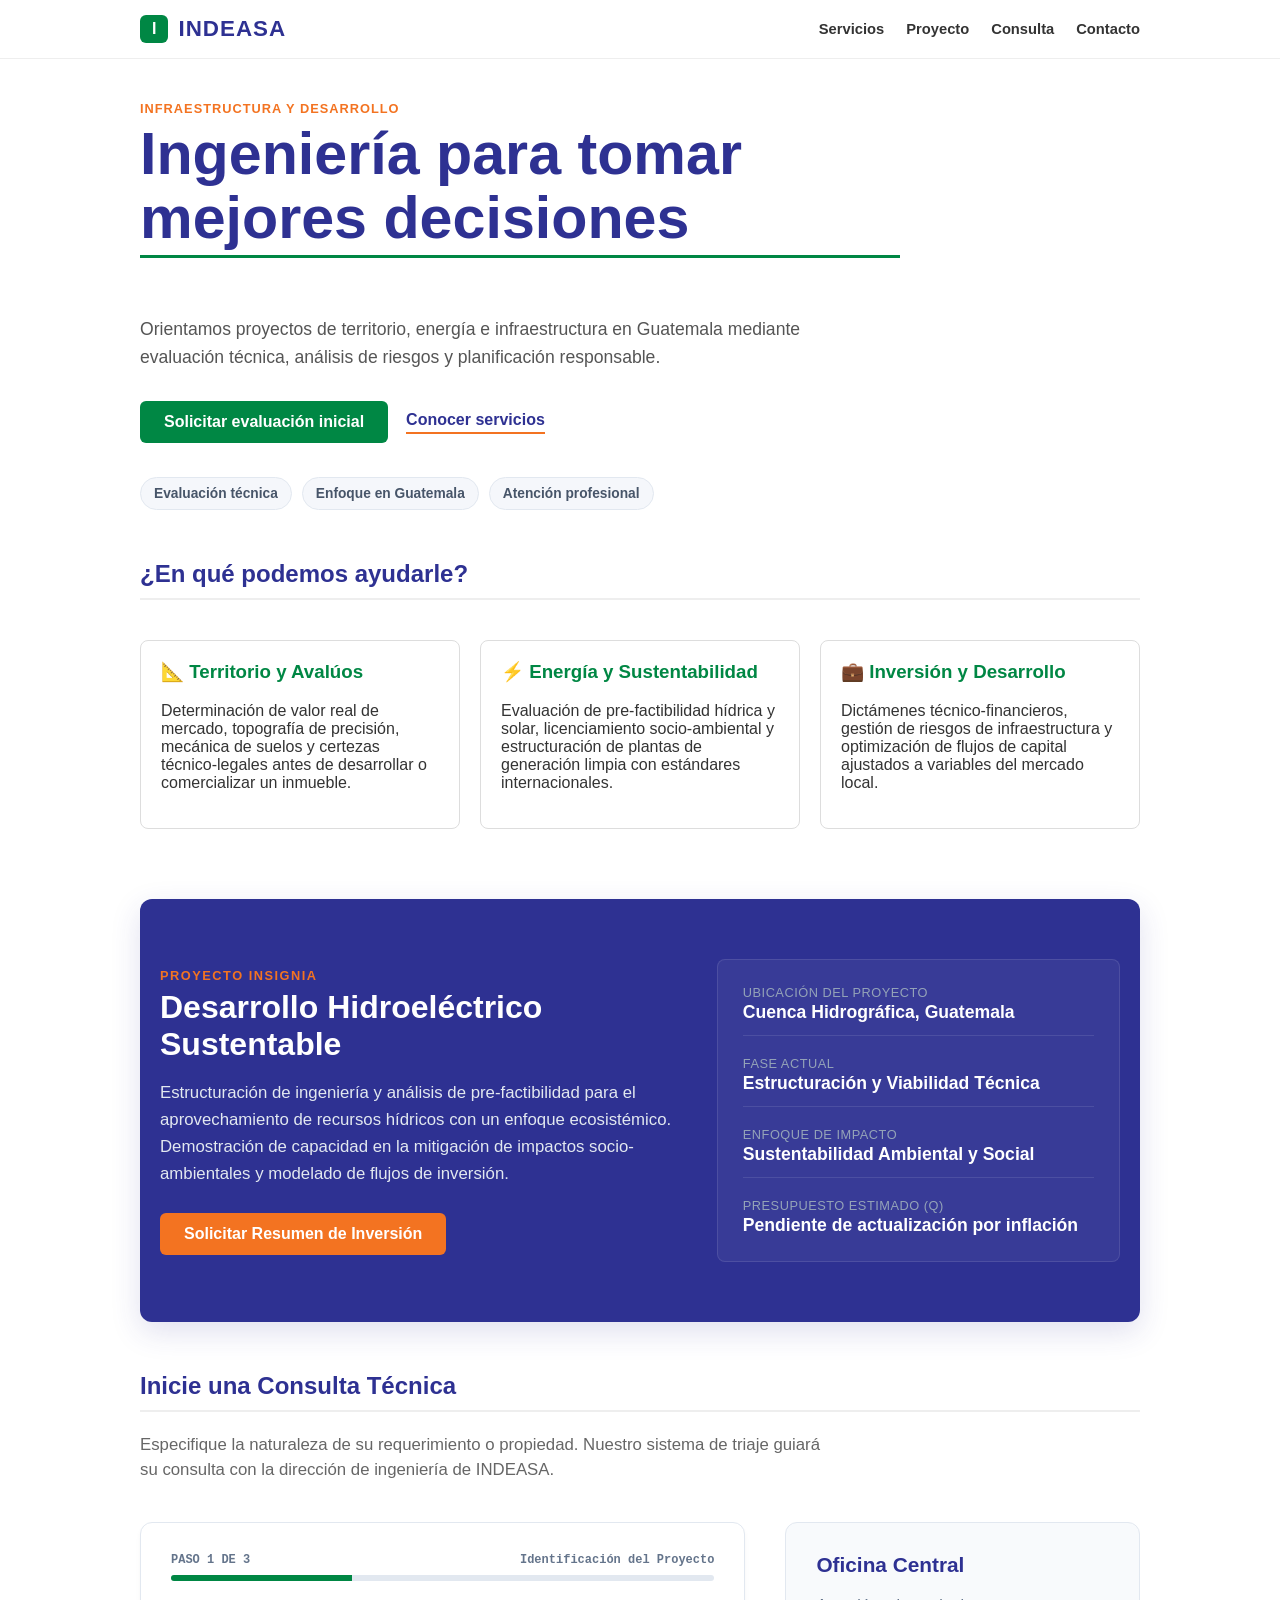
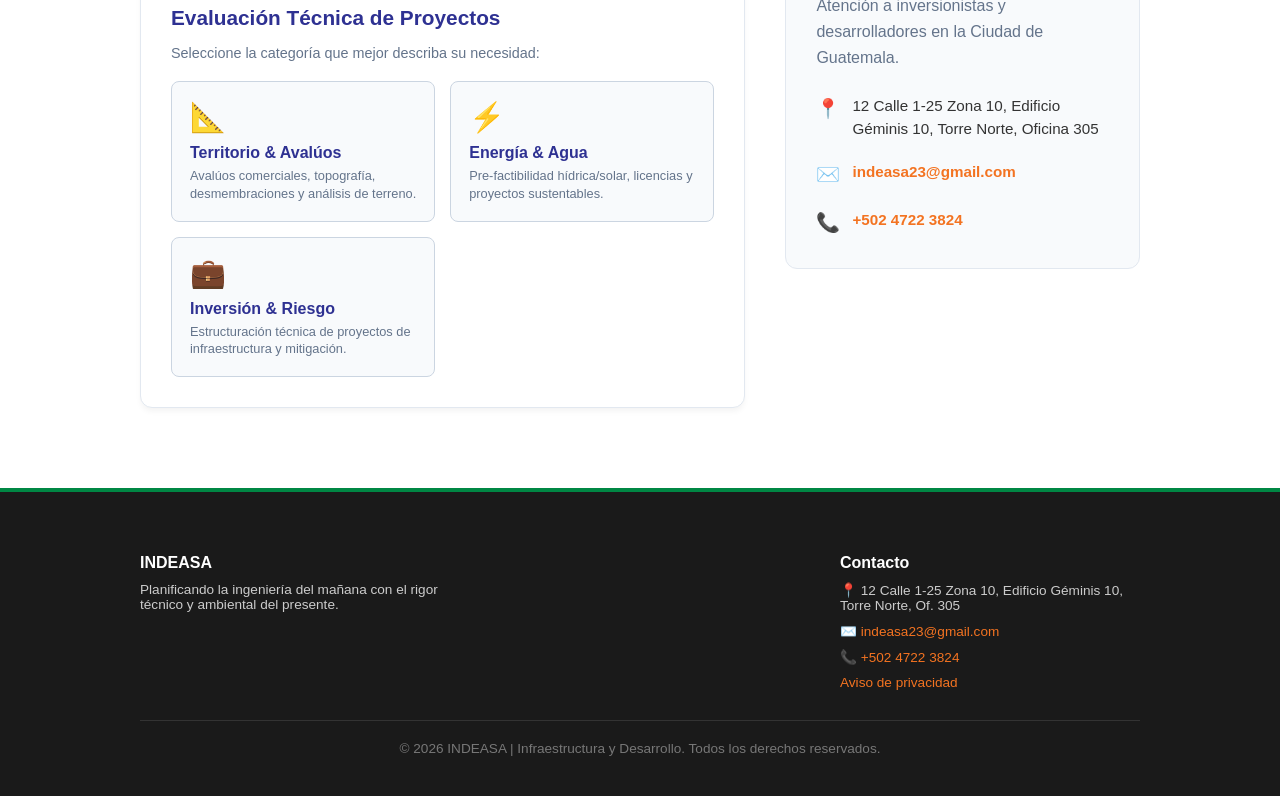
==== index.html @ 013d08b3 "Add official phone to homepage and structured data" ====
<!DOCTYPE html>
<html lang="es">
<head>
    <meta charset="UTF-8">
    <meta name="viewport" content="width=device-width, initial-scale=1.0">
    <title>INDEASA | Infraestructura y Desarrollo</title>
    <meta name="description" content="INDEASA brinda asesoría técnica en territorio, avalúos, energía, agua e inversión en infraestructura para proyectos en Guatemala.">
    <link rel="canonical" href="https://indeasagt.com/">
    <meta property="og:type" content="website">
    <meta property="og:locale" content="es_GT">
    <meta property="og:title" content="INDEASA | Infraestructura y Desarrollo">
    <meta property="og:description" content="Evaluación técnica para proyectos de territorio, energía e infraestructura en Guatemala.">
    <meta property="og:url" content="https://indeasagt.com/">
    <meta name="twitter:card" content="summary">
    <link rel="stylesheet" href="css/variables.css">
    <link rel="stylesheet" href="css/style.css">
    <script type="application/ld+json">
    {
      "@context": "https://schema.org",
      "@type": "ProfessionalService",
      "name": "INDEASA",
      "url": "https://indeasagt.com/",
      "email": "indeasa23@gmail.com",
      "telephone": "+50247223824",
      "description": "Asesoría técnica en infraestructura, territorio, energía y evaluación de riesgos en Guatemala.",
      "address": {
        "@type": "PostalAddress",
        "streetAddress": "12 Calle 1-25 Zona 10, Edificio Géminis 10, Torre Norte, Oficina 305",
        "addressLocality": "Ciudad de Guatemala",
        "addressCountry": "GT"
      }
    }
    </script>
</head>
<body>
    <a class="skip-link" href="#contenido-principal">Saltar al contenido principal</a>

    <header class="main-header">
        <div class="container header-wrapper">
            <a class="logo-container" href="#inicio" aria-label="INDEASA, inicio">
                <div class="logo-badge">I</div>
                <span class="logo-text">INDEASA</span>
            </a>
            <nav class="main-nav" aria-label="Navegación principal">
                <a href="#servicios">Servicios</a>
                <a href="#proyecto">Proyecto</a>
                <a href="#consulta-tecnica">Consulta</a>
                <a href="mailto:indeasa23@gmail.com">Contacto</a>
            </nav>
        </div>
    </header>

    <main id="contenido-principal" class="container hero-section">
        
        <div id="inicio">
            <span class="hero-tag">Infraestructura y desarrollo</span>
            <h1 class="hero-title">Ingeniería para tomar mejores decisiones</h1>
        </div>

        <p class="hero-text">
            Orientamos proyectos de territorio, energía e infraestructura en Guatemala mediante evaluación técnica, análisis de riesgos y planificación responsable.
        </p>

        <div class="hero-actions">
            <a href="#consulta-tecnica" class="btn-primary">Solicitar evaluación inicial</a>
            <a href="#servicios" class="btn-text">Conocer servicios</a>
        </div>

        <div class="trust-strip" aria-label="Principios de atención">
            <span>Evaluación técnica</span>
            <span>Enfoque en Guatemala</span>
            <span>Atención profesional</span>
        </div>
        
        <h2 id="servicios" class="section-title">¿En qué podemos ayudarle?</h2>
        <div class="service-grid">
            
            <div class="service-card">
                <h3>📐 Territorio y Avalúos</h3>
                <p>Determinación de valor real de mercado, topografía de precisión, mecánica de suelos y certezas técnico-legales antes de desarrollar o comercializar un inmueble.</p>
            </div>
            
            <div class="service-card">
                <h3>⚡ Energía y Sustentabilidad</h3>
                <p>Evaluación de pre-factibilidad hídrica y solar, licenciamiento socio-ambiental y estructuración de plantas de generación limpia con estándares internacionales.</p>
            </div>
            
            <div class="service-card">
                <h3>💼 Inversión y Desarrollo</h3>
                <p>Dictámenes técnico-financieros, gestión de riesgos de infraestructura y optimización de flujos de capital ajustados a variables del mercado local.</p>
            </div>
            
        </div>

        <section id="proyecto" class="featured-project-section">
            <div class="container project-layout">
                
                <div class="project-info">
                    <span class="project-tag">Proyecto Insignia</span>
                    <h2 class="project-title">Desarrollo Hidroeléctrico Sustentable</h2>
                    <p class="project-description">
                        Estructuración de ingeniería y análisis de pre-factibilidad para el aprovechamiento de recursos hídricos con un enfoque ecosistémico. Demostración de capacidad en la mitigación de impactos socio-ambientales y modelado de flujos de inversión.
                    </p>
                    <a href="#consulta-tecnica" class="btn-secondary">
                        Solicitar Resumen de Inversión
                    </a>
                </div>

                <div class="project-specs">
                    <div class="spec-item">
                        <span class="spec-label">Ubicación del Proyecto</span>
                        <span class="spec-value">Cuenca Hidrográfica, Guatemala</span>
                    </div>
                    <div class="spec-item">
                        <span class="spec-label">Fase Actual</span>
                        <span class="spec-value">Estructuración y Viabilidad Técnica</span>
                    </div>
                    <div class="spec-item">
                        <span class="spec-label">Enfoque de Impacto</span>
                        <span class="spec-value">Sustentabilidad Ambiental y Social</span>
                    </div>
                    <div class="spec-item">
                        <span class="spec-label">Presupuesto Estimado (Q)</span>
                        <span class="spec-value">Pendiente de actualización por inflación</span>
                    </div>
                </div>

            </div>
        </section>

        <!-- Sección de Triaje / Consulta Técnica Interactiva (Wizard) -->
        <section id="consulta-tecnica" class="contact-section wizard-section">
            <h2 class="section-title">Inicie una Consulta Técnica</h2>
            <p class="contact-subtitle">
                Especifique la naturaleza de su requerimiento o propiedad. Nuestro sistema de triaje guiará su consulta con la dirección de ingeniería de INDEASA.
            </p>

            <div class="contact-layout">
                
                <!-- Wizard Interactivo -->
                <div class="wizard-card">
                    
                    <!-- Encabezado y Barra de Progresión -->
                    <div class="wizard-header">
                        <div class="wizard-step-indicator">
                            <span id="step-label">PASO 1 DE 3</span>
                            <span id="step-title">Identificación del Proyecto</span>
                        </div>
                        <div class="wizard-progress-bar">
                            <div id="progress-fill" class="progress-fill"></div>
                        </div>
                    </div>

                    <!-- PASO 1: Selección de Categoría -->
                    <div id="step-1" class="wizard-step active">
                        <h3 class="wizard-heading">Evaluación Técnica de Proyectos</h3>
                        <p class="wizard-subheading">Seleccione la categoría que mejor describa su necesidad:</p>
                        
                        <div class="wizard-grid">
                            <button type="button" class="category-card" onclick="selectCategory('land')">
                                <div class="category-icon">📐</div>
                                <h4>Territorio & Avalúos</h4>
                                <p>Avalúos comerciales, topografía, desmembraciones y análisis de terreno.</p>
                            </button>

                            <button type="button" class="category-card" onclick="selectCategory('energy')">
                                <div class="category-icon">⚡</div>
                                <h4>Energía & Agua</h4>
                                <p>Pre-factibilidad hídrica/solar, licencias y proyectos sustentables.</p>
                            </button>

                            <button type="button" class="category-card" onclick="selectCategory('investment')">
                                <div class="category-icon">💼</div>
                                <h4>Inversión & Riesgo</h4>
                                <p>Estructuración técnica de proyectos de infraestructura y mitigación.</p>
                            </button>
                        </div>
                    </div>

                    <!-- PASO 2: Parámetros del Proyecto -->
                    <div id="step-2" class="wizard-step">
                        <h3 class="wizard-heading">Parámetros del Proyecto</h3>
                        <p class="wizard-subheading">Aporte detalles clave para orientar la factibilidad inicial:</p>

                        <div class="form-group">
                            <label for="location" class="form-label">Ubicación del Inmueble o Recurso</label>
                            <input type="text" id="location" class="form-input" placeholder="Ej. Alta Verapaz, Escuintla, Zona 10 Guatemala..." />
                        </div>

                        <div class="form-group">
                            <label for="stage" class="form-label">Etapa Actual del Proyecto</label>
                            <select id="stage" class="form-select">
                                <option value="initial">Idea o Inmueble Identificado</option>
                                <option value="acquisition">En Proceso de Adquisición / Inversión</option>
                                <option value="planning">Fase de Estudios Preliminares</option>
                                <option value="permits">Revisión Técnica / Licencias</option>
                            </select>
                        </div>

                        <div class="form-group">
                            <label for="details" class="form-label">Descripción Breve o Requerimiento</label>
                            <textarea id="details" rows="3" class="form-textarea" placeholder="Describa brevemente el alcance de su proyecto..."></textarea>
                        </div>

                        <div class="wizard-actions">
                            <button type="button" class="btn-secondary" onclick="goToStep(1)">← Volver</button>
                            <button type="button" class="btn-primary" onclick="goToStep(3)">Continuar →</button>
                        </div>
                    </div>

                    <!-- PASO 3: Datos de Contacto y Envío -->
                    <div id="step-3" class="wizard-step">
                        <h3 class="wizard-heading">Contacto Profesional</h3>
                        <p class="wizard-subheading">Conectaremos estos datos con la agenda técnica de INDEASA.</p>

                        <div id="diagnostic-box" class="diagnostic-box">
                            <!-- Diagnóstico dinámico rellenado con JS -->
                        </div>

                        <form id="wizard-form" name="technical-inquiry" method="POST" data-netlify="true" netlify-honeypot="bot-field" onsubmit="handleFormSubmit(event)">
                            <input type="hidden" name="form-name" value="technical-inquiry">
                            <input type="hidden" id="formCategory" name="category">
                            <input type="hidden" id="formLocation" name="location">
                            <input type="hidden" id="formStage" name="stage">
                            <input type="hidden" id="formDetails" name="details">
                            <p class="form-honeypot" aria-hidden="true">
                                <label>No llene este campo: <input name="bot-field" tabindex="-1" autocomplete="off"></label>
                            </p>
                            <div class="form-group">
                                <label for="clientName" class="form-label">Nombre Completo</label>
                                <input type="text" id="clientName" name="name" class="form-input" required autocomplete="name" placeholder="Ej. Ing. Carlos Fuentes" />
                            </div>

                            <div class="form-grid">
                                <div class="form-group">
                                    <label for="clientEmail" class="form-label">Correo Electrónico</label>
                                    <input type="email" id="clientEmail" name="email" class="form-input" required autocomplete="email" placeholder="correo@empresa.com" />
                                </div>

                                <div class="form-group">
                                    <label for="clientPhone" class="form-label">Teléfono / WhatsApp</label>
                                    <input type="tel" id="clientPhone" name="phone" class="form-input" required autocomplete="tel" placeholder="+502 5555-5555" />
                                </div>
                            </div>

                            <div class="form-consent">
                                <input type="checkbox" id="privacyConsent" name="privacy-consent" value="accepted" required>
                                <label for="privacyConsent">Autorizo a INDEASA a utilizar estos datos únicamente para responder a mi solicitud, según el <a href="privacidad.html" target="_blank" rel="noopener">aviso de privacidad</a>.</label>
                            </div>

                            <p id="form-status" class="form-status" role="alert" aria-live="polite"></p>

                            <div class="wizard-actions">
                                <button type="button" class="btn-secondary" onclick="goToStep(2)">← Volver</button>
                                <button id="submit-button" type="submit" class="btn-primary" style="border: none;">Solicitar Diagnóstico Técnico</button>
                            </div>
                        </form>
                    </div>

                    <!-- PASO 4: Confirmación Final -->
                    <div id="step-4" class="wizard-step text-center">
                        <div class="success-icon">✓</div>
                        <h3 class="wizard-heading">Solicitud Recibida</h3>
                        <p class="wizard-subheading">Hemos registrado los parámetros de su proyecto. Un especialista en ingeniería de INDEASA revisará los datos y se pondrá en contacto en breve.</p>
                        <button type="button" class="btn-secondary" onclick="resetWizard()">Realizar otra consulta técnica</button>
                    </div>

                </div>

                <!-- Tarjeta de Información de Contacto Directo -->
                <div class="contact-info-card">
                    <h3 class="info-card-title">Oficina Central</h3>
                    <p class="info-card-text">
                        Atención a inversionistas y desarrolladores en la Ciudad de Guatemala.
                    </p>
                    <div class="info-details">
                        <div class="info-item">
                            <span class="info-icon">📍</span>
                            <span>12 Calle 1-25 Zona 10, Edificio Géminis 10, Torre Norte, Oficina 305</span>
                        </div>
                        <div class="info-item">
                            <span class="info-icon">✉️</span>
                            <a href="mailto:indeasa23@gmail.com" class="info-link">indeasa23@gmail.com</a>
                        </div>
                        <div class="info-item">
                            <span class="info-icon">📞</span>
                            <a href="tel:+50247223824" class="info-link">+502 4722 3824</a>
                        </div>
                    </div>
                </div>

            </div>
        </section>
    </main> <!-- Cierre del main container -->

    <footer class="main-footer">
        <div class="container footer-wrapper">
            <div class="footer-grid">
                <div class="footer-col">
                    <h4>INDEASA</h4>
                    <p>Planificando la ingeniería del mañana con el rigor técnico y ambiental del presente.</p>
                </div>
                <div class="footer-col">
                    <h4>Contacto</h4>
                    <p>📍 12 Calle 1-25 Zona 10, Edificio Géminis 10, Torre Norte, Of. 305</p>
                    <p>✉️ <a href="mailto:indeasa23@gmail.com" class="footer-link">indeasa23@gmail.com</a></p>
                    <p>📞 <a href="tel:+50247223824" class="footer-link">+502 4722 3824</a></p>
                    <p><a href="privacidad.html" class="footer-link">Aviso de privacidad</a></p>
                </div>
            </div>
            <div class="footer-bottom">
                © 2026 INDEASA | Infraestructura y Desarrollo. Todos los derechos reservados.
            </div>
        </div>
    </footer>

    <!-- Script de Interactividad del Wizard -->
    <script src="js/wizard.js"></script>
</body>
</html>
---- css/variables.css ----
/* 
 * Design System: Proyecto Phoenix - INDEASA
 * Variables globales de identidad visual
 */

:root {
  /* Paleta corporativa INDEASA */
  --color-primary-green: #008744;    /* Logo y elementos ambientales */
  --color-secondary-orange: #f37321; /* Acentos y énfasis */
  --color-brand-blue: #2e3192;       /* Tipografía corporativa principal */
  
  /* Colores de soporte */
  --color-bg-white: #ffffff;
  --color-text-dark: #333333;

  /* Tipografía */
  --font-main: 'Segoe UI', Roboto, Helvetica, Arial, sans-serif;
}
---- css/style.css ----
/* ==========================================================================
   Estilos Generales y Layout
   ========================================================================== */
body {
  background-color: var(--color-bg-white);
  color: var(--color-text-dark);
  font-family: var(--font-main);
  margin: 0;
  padding: 0;
}

html {
  scroll-behavior: smooth;
}

.skip-link {
  position: absolute;
  left: 16px;
  top: -60px;
  z-index: 100;
  background: var(--color-brand-blue);
  color: white;
  padding: 10px 14px;
  border-radius: 6px;
}

.skip-link:focus {
  top: 10px;
}

.container {
  max-width: 1000px;
  margin: 0 auto;
  padding: 0 20px;
}

/* ==========================================================================
   Componente: Header (Navegación)
   ========================================================================== */
.main-header {
  background-color: var(--color-bg-white);
  border-bottom: 1px solid #eee;
  padding: 15px 0;
}

.header-wrapper {
  display: flex;
  justify-content: space-between;
  align-items: center;
}

.logo-container {
  display: flex;
  align-items: center;
  gap: 10px;
  text-decoration: none;
}

.logo-badge {
  background-color: var(--color-primary-green);
  color: white;
  font-weight: bold;
  padding: 5px 12px;
  border-radius: 6px;
}

.logo-text {
  font-weight: 800;
  color: var(--color-brand-blue);
  font-size: 1.4rem;
  letter-spacing: 1px;
}

.main-nav {
  display: flex;
  align-items: center;
  gap: 22px;
}

.main-nav a {
  color: var(--color-text-dark);
  font-size: 0.92rem;
  font-weight: 650;
  text-decoration: none;
}

.main-nav a:hover,
.main-nav a:focus-visible {
  color: var(--color-primary-green);
}

/* ==========================================================================
   Componente: Hero (Contenido de Introducción)
   ========================================================================== */
.hero-section {
  margin-top: 40px;
  margin-bottom: 60px;
}

.hero-tag {
  color: var(--color-secondary-orange);
  font-weight: bold;
  font-size: 0.8rem;
  text-transform: uppercase;
  letter-spacing: 1px;
}

.hero-title {
  color: var(--color-brand-blue);
  margin-top: 5px;
  border-bottom: 3px solid var(--color-primary-green);
  padding-bottom: 5px;
  display: inline-block;
  max-width: 760px;
  font-size: clamp(2rem, 5vw, 3.7rem);
  line-height: 1.08;
}

.hero-text {
  font-size: 1.1rem;
  line-height: 1.6;
  color: #555;
  max-width: 700px;
  margin-bottom: 30px;
}

.hero-actions {
  display: flex;
  align-items: center;
  flex-wrap: wrap;
  gap: 18px;
}

.btn-text {
  color: var(--color-brand-blue);
  font-weight: 700;
  text-decoration: none;
  border-bottom: 2px solid var(--color-secondary-orange);
  padding-bottom: 3px;
}

.trust-strip {
  display: flex;
  flex-wrap: wrap;
  gap: 10px;
  margin: 34px 0 10px;
}

.trust-strip span {
  background: #f5f7fb;
  border: 1px solid #e2e8f0;
  color: #475569;
  border-radius: 999px;
  padding: 8px 13px;
  font-size: 0.86rem;
  font-weight: 650;
}

a:focus-visible,
button:focus-visible,
input:focus-visible,
select:focus-visible,
textarea:focus-visible {
  outline: 3px solid rgba(243, 115, 33, 0.45);
  outline-offset: 3px;
}

#servicios,
#proyecto,
#consulta-tecnica {
  scroll-margin-top: 90px;
}

/* ==========================================================================
   Componente: Botones
   ========================================================================== */
.btn-primary {
  background-color: var(--color-primary-green);
  color: white;
  padding: 12px 24px;
  border: none;
  border-radius: 6px;
  cursor: pointer;
  font-weight: bold;
  text-decoration: none;
  display: inline-block;
  transition: background-color 0.3s ease;
}

.btn-primary:hover {
  background-color: var(--color-brand-blue);
}

.btn-primary:disabled {
  cursor: wait;
  opacity: 0.7;
}

.form-honeypot {
  position: absolute;
  left: -10000px;
  width: 1px;
  height: 1px;
  overflow: hidden;
}

.form-consent {
  display: flex;
  align-items: flex-start;
  gap: 10px;
  margin: 10px 0 18px;
  color: #555;
  font-size: 0.9rem;
  line-height: 1.45;
}

.form-consent input {
  margin-top: 3px;
}

.form-status {
  min-height: 1.4em;
  color: #b42318;
  font-weight: 600;
}

.btn-secondary {
  background-color: var(--color-secondary-orange);
  color: white;
  padding: 12px 24px;
  border: none;
  border-radius: 6px;
  cursor: pointer;
  font-weight: bold;
  text-decoration: none;
  display: inline-block;
  transition: opacity 0.3s ease;
}

.btn-secondary:hover {
  opacity: 0.9;
}

/* ==========================================================================
   Componente: Tarjetas de Servicios (Grid)
   ========================================================================== */
.section-title {
  color: var(--color-brand-blue);
  margin-top: 50px;
  border-bottom: 2px solid #eee;
  padding-bottom: 10px;
}

.service-grid {
  display: grid;
  grid-template-columns: repeat(auto-fit, minmax(250px, 1fr));
  gap: 20px;
  padding: 20px 0;
}

.service-card {
  border: 1px solid #ddd;
  border-radius: 8px;
  padding: 20px;
  transition: transform 0.3s ease, box-shadow 0.3s ease;
  background-color: var(--color-bg-white);
}

.service-card:hover {
  transform: translateY(-5px);
  box-shadow: 0 4px 15px rgba(0, 0, 0, 0.1);
}

.service-card h3 {
  color: var(--color-primary-green);
  margin-top: 0;
}

/* ==========================================================================
   Componente: Sección Proyecto Destacado (Hidroeléctrica)
   ========================================================================== */
.featured-project-section {
  background-color: var(--color-brand-blue);
  color: white;
  padding: 60px 0;
  border-radius: 12px;
  margin-top: 50px;
  margin-bottom: 50px;
  box-shadow: 0 10px 30px rgba(46, 49, 146, 0.15);
}

.project-layout {
  display: flex;
  flex-direction: column;
  gap: 30px;
}

@media (min-width: 768px) {
  .project-layout {
    flex-direction: row;
    align-items: center;
  }
}

.project-info {
  flex: 1.2;
}

.project-specs {
  flex: 0.8;
  background-color: rgba(255, 255, 255, 0.05);
  padding: 25px;
  border-radius: 8px;
  border: 1px solid rgba(255, 255, 255, 0.1);
  display: flex;
  flex-direction: column;
  gap: 20px;
}

.project-tag {
  color: var(--color-secondary-orange);
  font-weight: bold;
  font-size: 0.8rem;
  text-transform: uppercase;
  letter-spacing: 1.5px;
}

.project-title {
  color: white;
  font-size: 2rem;
  margin-top: 5px;
  margin-bottom: 15px;
}

.project-description {
  color: #e2e8f0;
  font-size: 1.05rem;
  line-height: 1.6;
  margin-bottom: 25px;
}

.spec-item {
  border-bottom: 1px solid rgba(255, 255, 255, 0.1);
  padding-bottom: 12px;
}

.spec-item:last-child {
  border-bottom: none;
  padding-bottom: 0;
}

.spec-label {
  display: block;
  font-size: 0.8rem;
  color: #94a3b8;
  text-transform: uppercase;
  letter-spacing: 0.5px;
}

.spec-value {
  font-size: 1.1rem;
  font-weight: bold;
  color: white;
  margin-top: 2px;
  display: block;
}

/* ==========================================================================
   Componente: Sección de Triaje Técnico (Wizard Interactivo)
   ========================================================================== */
.contact-section {
  margin-top: 50px;
  margin-bottom: 80px;
}

.contact-subtitle {
  color: #666;
  font-size: 1.05rem;
  line-height: 1.5;
  margin-top: 10px;
  margin-bottom: 40px;
  max-width: 700px;
}

.contact-layout {
  display: flex;
  flex-direction: column;
  gap: 40px;
}

@media (min-width: 768px) {
  .contact-layout {
    flex-direction: row;
    align-items: flex-start;
  }
}

/* Tarjeta Contenedora del Wizard */
.wizard-card {
  flex: 1.3;
  background-color: var(--color-bg-white);
  padding: 30px;
  border-radius: 12px;
  border: 1px solid #e2e8f0;
  box-shadow: 0 4px 6px -1px rgba(0, 0, 0, 0.05);
}

.wizard-step {
  display: none;
}

.wizard-step.active {
  display: block;
}

/* Encabezado y Barra de Progreso */
.wizard-header {
  margin-bottom: 25px;
}

.wizard-step-indicator {
  display: flex;
  justify-content: space-between;
  font-size: 0.75rem;
  color: #64748b;
  font-family: monospace;
  font-weight: bold;
  margin-bottom: 8px;
}

.wizard-progress-bar {
  width: 100%;
  height: 6px;
  background-color: #e2e8f0;
  border-radius: 9999px;
  overflow: hidden;
}

.progress-fill {
  height: 100%;
  width: 33.33%;
  background-color: var(--color-primary-green);
  transition: width 0.3s ease;
}

.wizard-heading {
  color: var(--color-brand-blue);
  font-size: 1.3rem;
  margin-top: 0;
  margin-bottom: 5px;
}

.wizard-subheading {
  color: #64748b;
  font-size: 0.9rem;
  margin-bottom: 20px;
}

/* Tarjetas de Selección de Categoría (Paso 1) */
.wizard-grid {
  display: grid;
  grid-template-columns: repeat(auto-fit, minmax(200px, 1fr));
  gap: 15px;
  margin-top: 15px;
}

.category-card {
  background-color: #f8fafc;
  border: 1px solid #cbd5e1;
  border-radius: 8px;
  padding: 18px;
  text-align: left;
  cursor: pointer;
  transition: all 0.2s ease;
}

.category-card:hover {
  background-color: white;
  border-color: var(--color-primary-green);
  transform: translateY(-2px);
  box-shadow: 0 4px 12px rgba(0, 135, 68, 0.1);
}

.category-card h4 {
  color: var(--color-brand-blue);
  margin: 10px 0 5px 0;
  font-size: 1rem;
}

.category-card p {
  color: #64748b;
  font-size: 0.8rem;
  line-height: 1.4;
  margin: 0;
}

.category-icon {
  font-size: 1.8rem;
}

/* Campos de Formulario (Pasos 2 y 3) */
.form-group {
  margin-bottom: 20px;
}

.form-label {
  display: block;
  font-size: 0.85rem;
  font-weight: 600;
  color: var(--color-text-dark);
  margin-bottom: 8px;
  text-transform: uppercase;
  letter-spacing: 0.5px;
}

.form-input,
.form-select,
.form-textarea {
  width: 100%;
  padding: 12px 16px;
  border: 1px solid #cbd5e1;
  border-radius: 6px;
  font-family: var(--font-main);
  font-size: 0.95rem;
  color: var(--color-text-dark);
  background-color: #f8fafc;
  transition: border-color 0.2s ease, box-shadow 0.2s ease;
  box-sizing: border-box;
}

.form-input:focus,
.form-select:focus,
.form-textarea:focus {
  outline: none;
  border-color: var(--color-primary-green);
  box-shadow: 0 0 0 3px rgba(0, 135, 68, 0.1);
  background-color: white;
}

.form-grid {
  display: grid;
  grid-template-columns: 1fr;
  gap: 20px;
}

@media (min-width: 640px) {
  .form-grid {
    grid-template-columns: 1fr 1fr;
  }
}

/* Cuadro de Diagnóstico Dinámico (Paso 3) */
.diagnostic-box {
  background-color: #f0fdf4;
  border: 1px solid #bbf7d0;
  border-radius: 8px;
  padding: 15px;
  font-size: 0.9rem;
  color: #166534;
  margin-bottom: 20px;
}

/* Botones de Navegación del Wizard */
.wizard-actions {
  display: flex;
  justify-content: space-between;
  align-items: center;
  margin-top: 25px;
  padding-top: 15px;
  border-top: 1px solid #e2e8f0;
}

.success-icon {
  font-size: 3.5rem;
  color: var(--color-primary-green);
  margin-bottom: 15px;
}

.text-center {
  text-align: center;
}

/* Tarjeta de Información Directa (Derecha) */
.contact-info-card {
  flex: 0.7;
  background-color: #f8fafc;
  border: 1px solid #e2e8f0;
  border-radius: 12px;
  padding: 30px;
  box-sizing: border-box;
}

.info-card-title {
  color: var(--color-brand-blue);
  font-size: 1.3rem;
  margin-top: 0;
  margin-bottom: 15px;
}

.info-card-text {
  color: #64748b;
  line-height: 1.6;
  margin-bottom: 25px;
}

.info-details {
  display: flex;
  flex-direction: column;
  gap: 20px;
}

.info-item {
  display: flex;
  align-items: flex-start;
  gap: 12px;
  font-size: 0.95rem;
  line-height: 1.5;
}

.info-icon {
  font-size: 1.2rem;
}

.info-link {
  color: var(--color-secondary-orange);
  text-decoration: none;
  font-weight: bold;
}

.info-link:hover {
  text-decoration: underline;
}

/* ==========================================================================
   Componente: Footer
   ========================================================================== */
.main-footer {
  background-color: #1a1a1a;
  color: #ccc;
  padding: 40px 0;
  font-size: 0.85rem;
  border-top: 4px solid var(--color-primary-green);
}

.footer-wrapper {
  display: flex;
  flex-direction: column;
  gap: 20px;
}

.footer-grid {
  display: flex;
  justify-content: space-between;
  flex-wrap: wrap;
  gap: 20px;
}

.footer-col h4 {
  color: white;
  margin-bottom: 10px;
  font-size: 1rem;
}

.footer-col p {
  max-width: 300px;
  margin: 0 0 10px 0;
}

.footer-link {
  color: var(--color-secondary-orange);
  text-decoration: none;
}

.footer-bottom {
  border-top: 1px solid #333;
  padding-top: 20px;
  text-align: center;
  color: #777;
}

.privacy-page {
  max-width: 760px;
  margin: 55px auto 80px;
  padding: 0 20px;
  line-height: 1.7;
}

.privacy-page h1,
.privacy-page h2 {
  color: var(--color-brand-blue);
}

.privacy-page a {
  color: var(--color-primary-green);
  font-weight: 650;
}

@media (max-width: 720px) {
  .header-wrapper {
    align-items: flex-start;
    flex-direction: column;
    gap: 14px;
  }

  .main-nav {
    width: 100%;
    gap: 12px 18px;
    flex-wrap: wrap;
  }

  .hero-section {
    margin-top: 28px;
  }
}
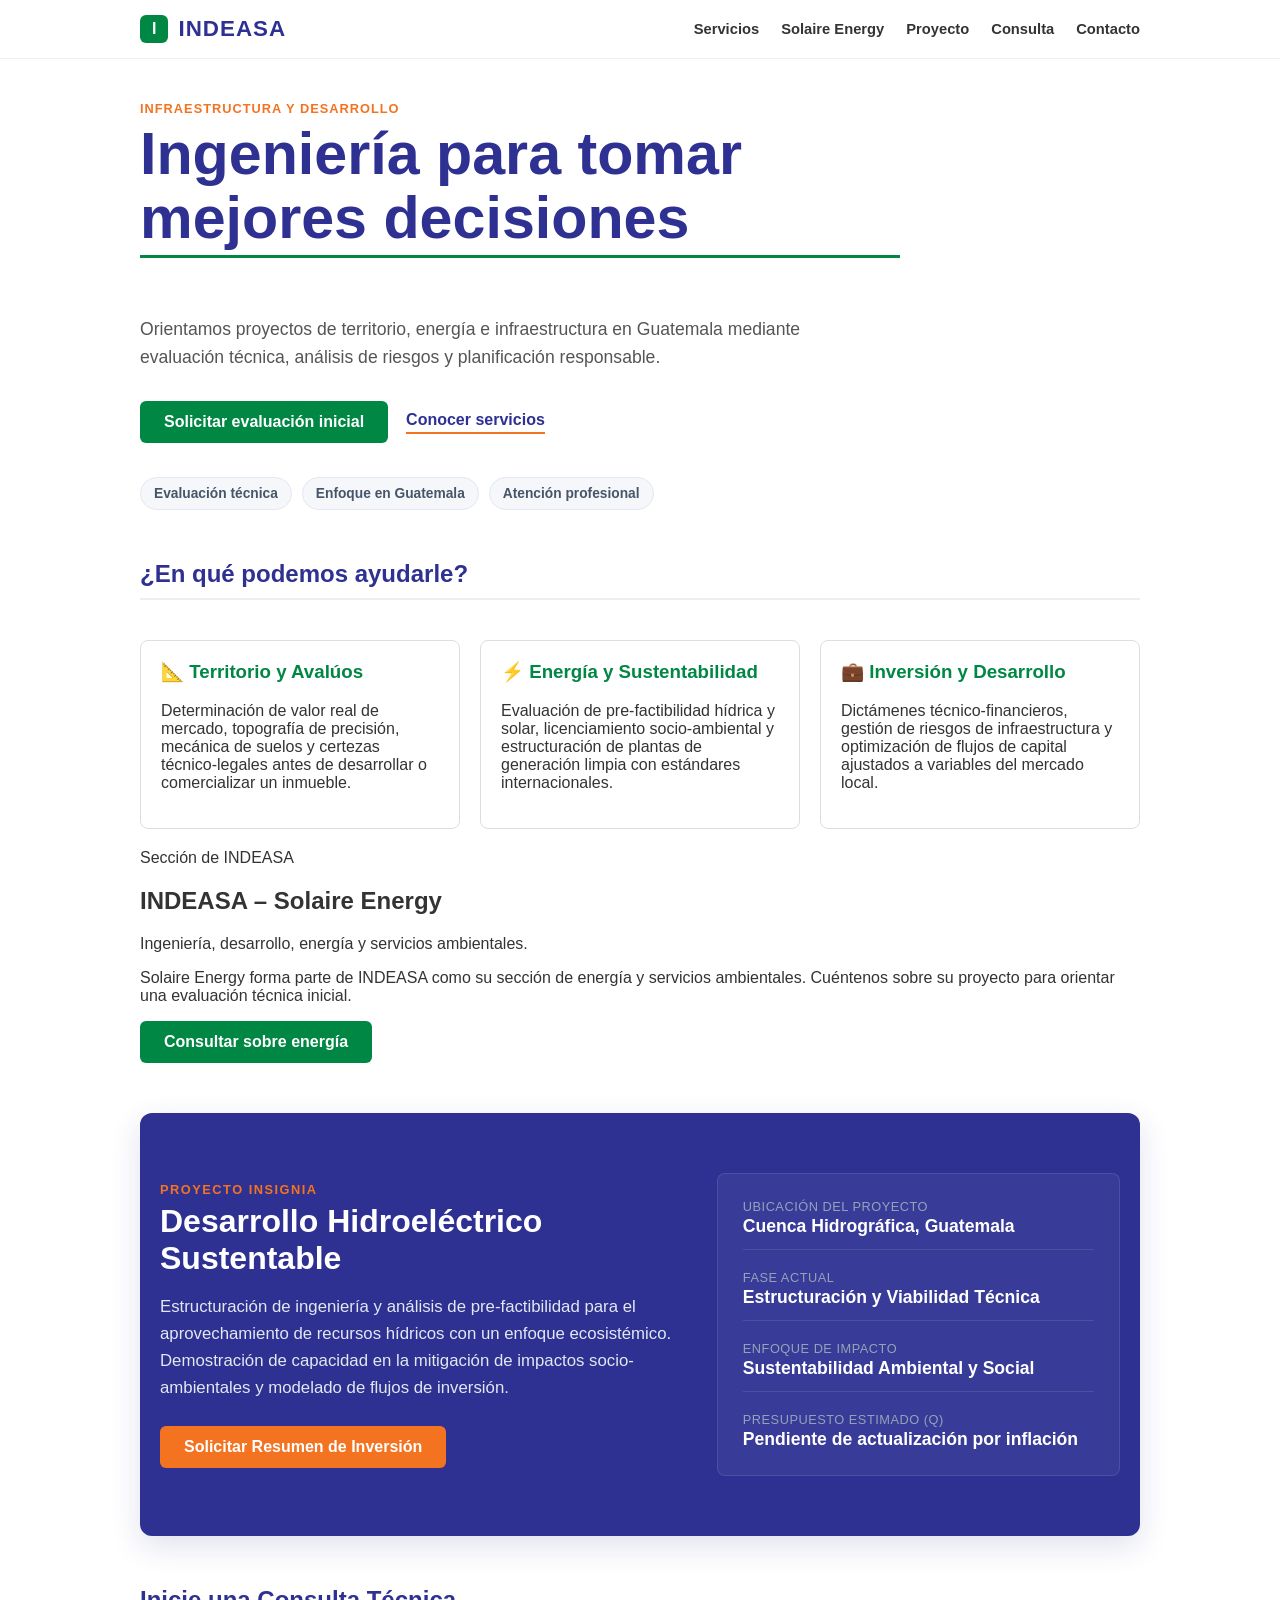
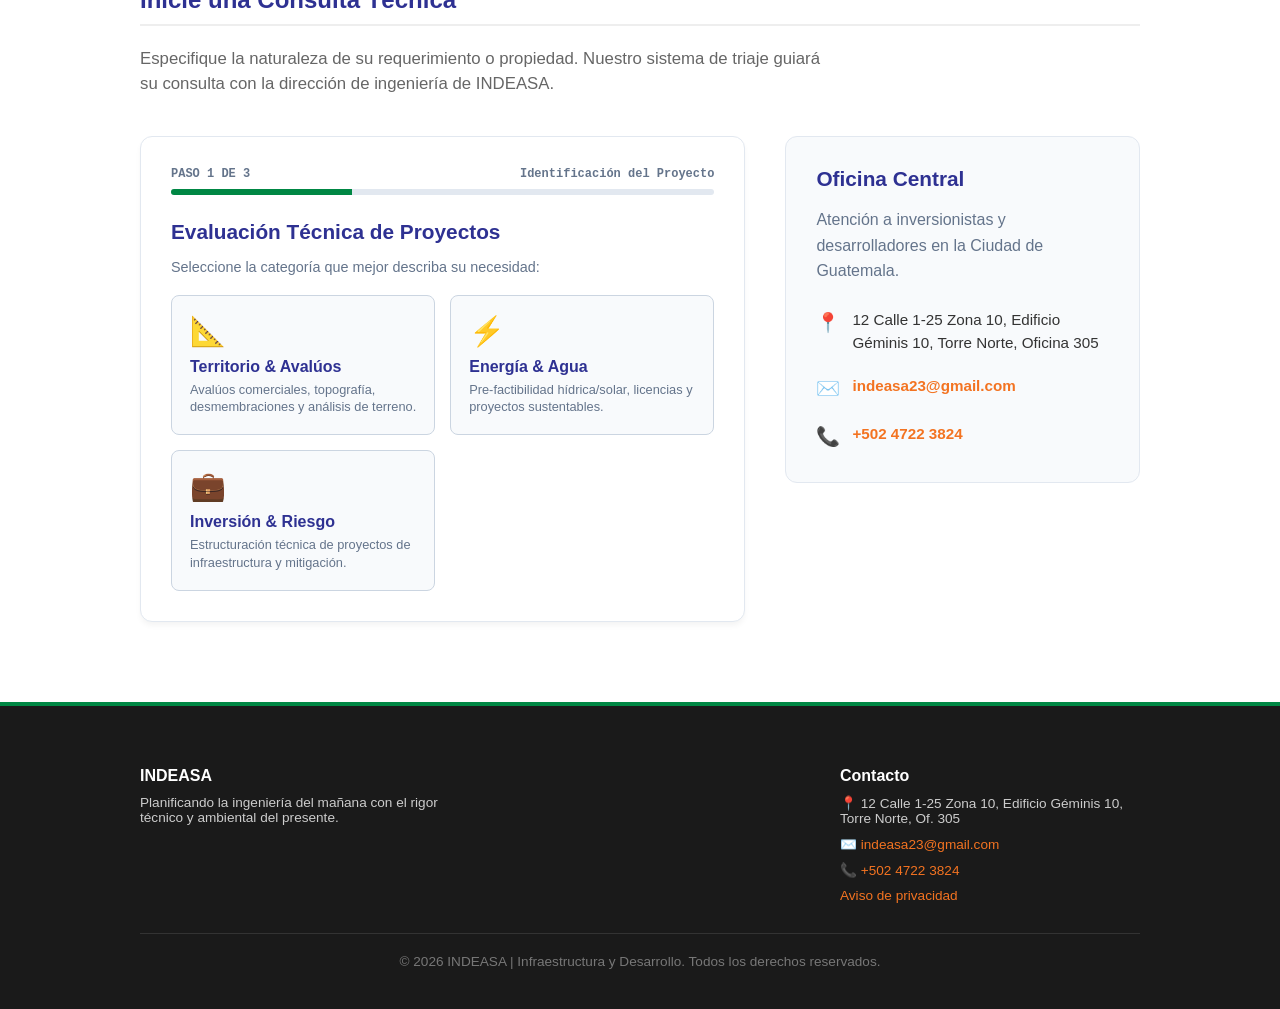
==== commit 114639d2: "Add Solaire Energy section using INDEASA document identity" ====
--- a/index.html
+++ b/index.html
@@ -43,6 +43,7 @@
             </a>
             <nav class="main-nav" aria-label="Navegación principal">
                 <a href="#servicios">Servicios</a>
+                <a href="#solaire-energy">Solaire Energy</a>
                 <a href="#proyecto">Proyecto</a>
                 <a href="#consulta-tecnica">Consulta</a>
                 <a href="mailto:indeasa23@gmail.com">Contacto</a>
@@ -91,6 +92,21 @@
             </div>
             
         </div>
+
+        <section id="solaire-energy" class="solaire-section" aria-labelledby="solaire-title">
+            <div class="solaire-cover">
+                <div class="solaire-stripes" aria-hidden="true"></div>
+                <div class="solaire-content">
+                    <span class="solaire-eyebrow">Sección de INDEASA</span>
+                    <h2 id="solaire-title" class="solaire-title"><span>INDEASA</span> <span class="solaire-dash">–</span> <span class="solaire-name">Solaire Energy</span></h2>
+                    <p>Ingeniería, desarrollo, energía y servicios ambientales.</p>
+                </div>
+            </div>
+            <div class="solaire-intro">
+                <p>Solaire Energy forma parte de INDEASA como su sección de energía y servicios ambientales. Cuéntenos sobre su proyecto para orientar una evaluación técnica inicial.</p>
+                <a href="#consulta-tecnica" class="btn-primary">Consultar sobre energía</a>
+            </div>
+        </section>
 
         <section id="proyecto" class="featured-project-section">
             <div class="container project-layout">
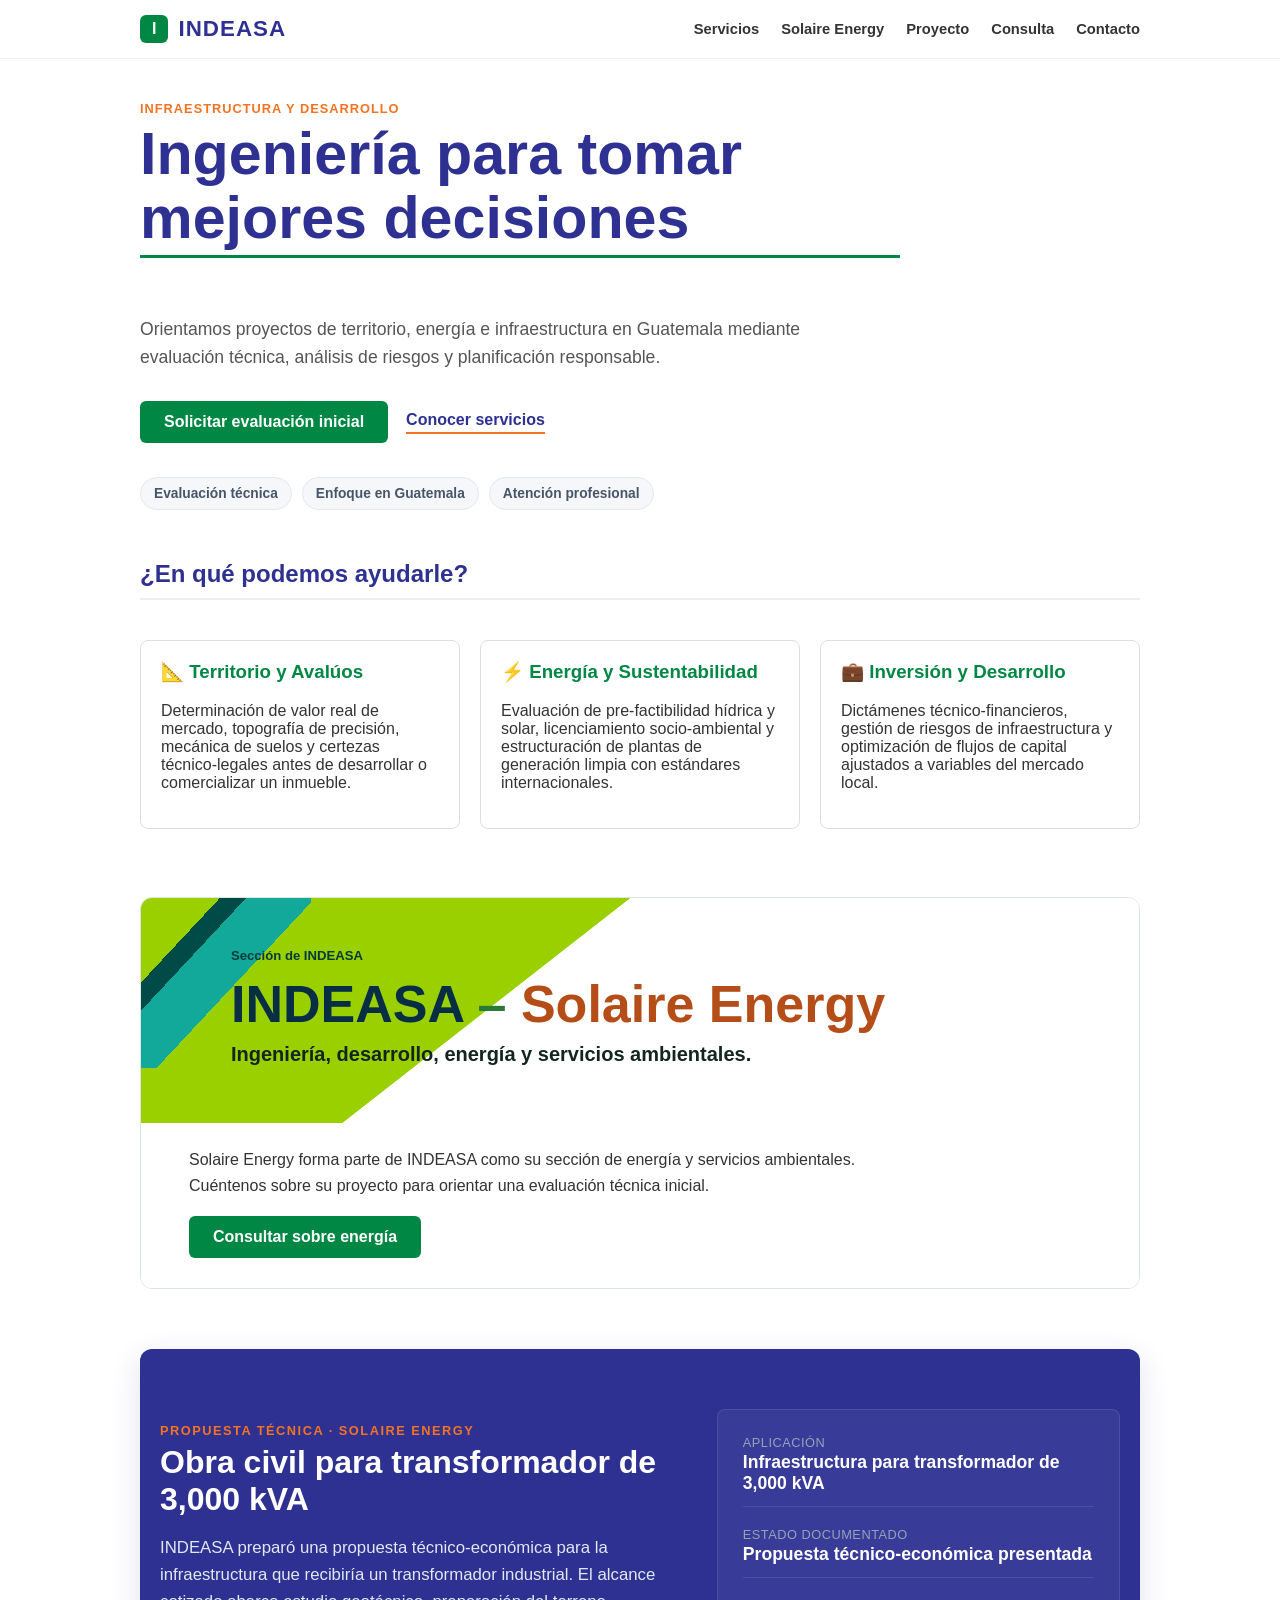
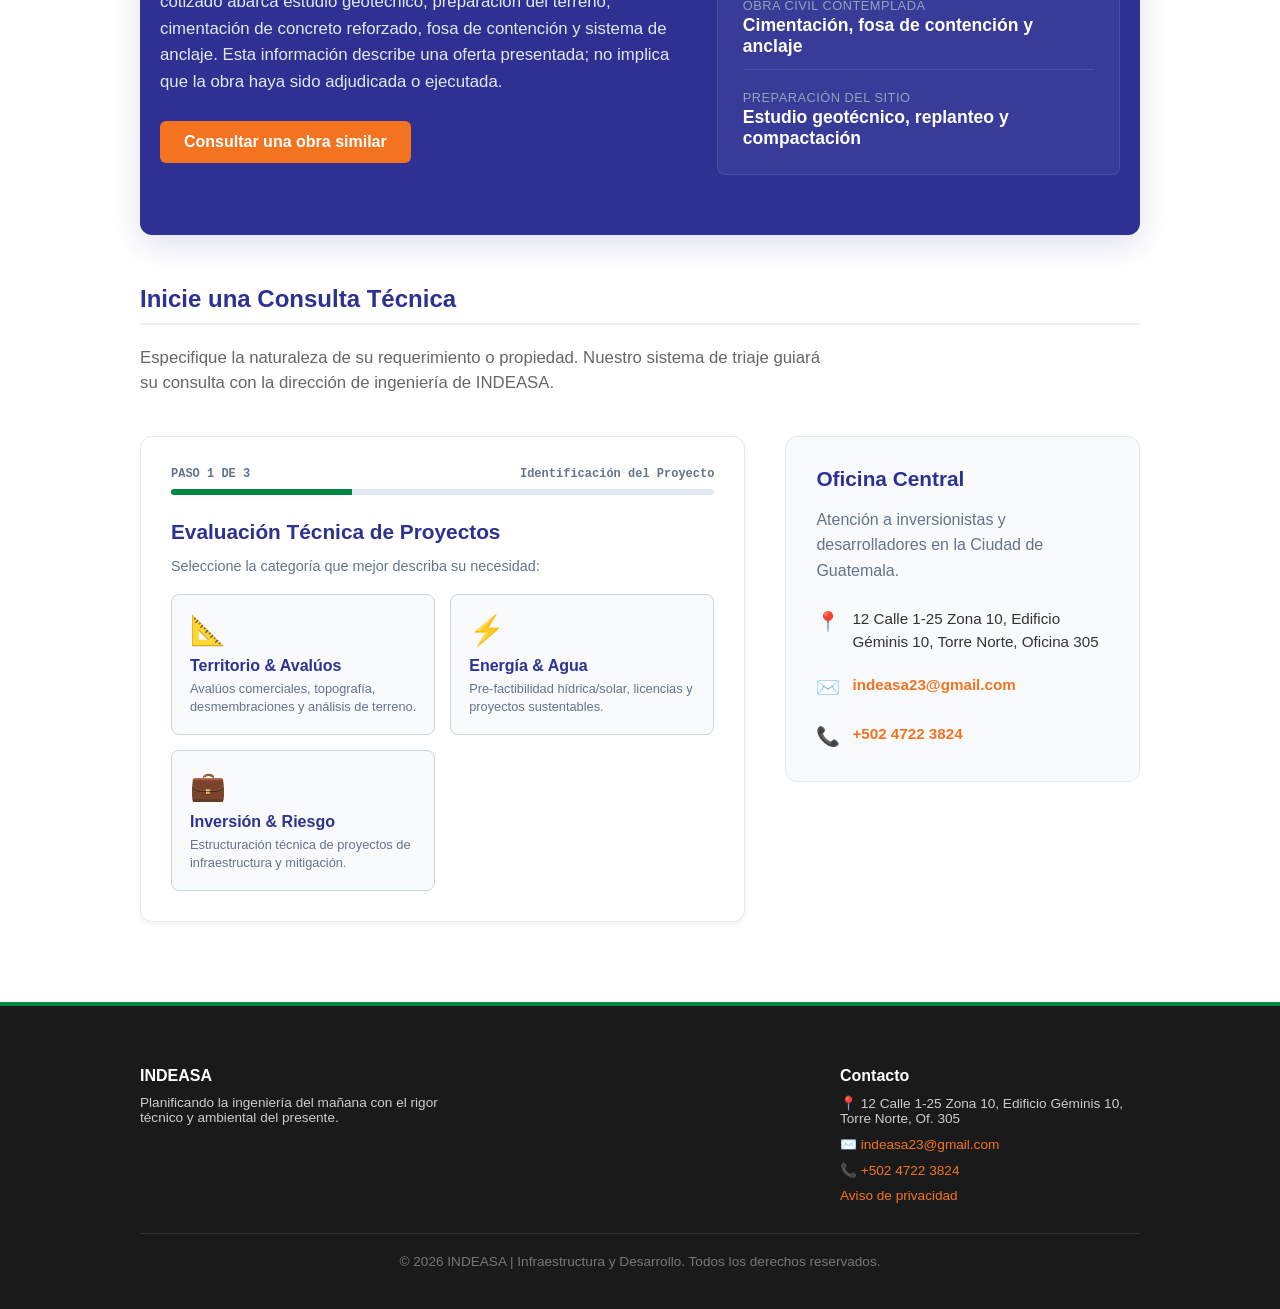
==== commit 9e71e601: "Feature transformer civil works proposal without client terms" ====
--- a/index.html
+++ b/index.html
@@ -112,32 +112,32 @@
             <div class="container project-layout">
                 
                 <div class="project-info">
-                    <span class="project-tag">Proyecto Insignia</span>
-                    <h2 class="project-title">Desarrollo Hidroeléctrico Sustentable</h2>
+                    <span class="project-tag">Propuesta técnica · Solaire Energy</span>
+                    <h2 class="project-title">Obra civil para transformador de 3,000 kVA</h2>
                     <p class="project-description">
-                        Estructuración de ingeniería y análisis de pre-factibilidad para el aprovechamiento de recursos hídricos con un enfoque ecosistémico. Demostración de capacidad en la mitigación de impactos socio-ambientales y modelado de flujos de inversión.
+                        INDEASA preparó una propuesta técnico-económica para la infraestructura que recibiría un transformador industrial. El alcance cotizado abarca estudio geotécnico, preparación del terreno, cimentación de concreto reforzado, fosa de contención y sistema de anclaje. Esta información describe una oferta presentada; no implica que la obra haya sido adjudicada o ejecutada.
                     </p>
                     <a href="#consulta-tecnica" class="btn-secondary">
-                        Solicitar Resumen de Inversión
+                        Consultar una obra similar
                     </a>
                 </div>
 
                 <div class="project-specs">
                     <div class="spec-item">
-                        <span class="spec-label">Ubicación del Proyecto</span>
-                        <span class="spec-value">Cuenca Hidrográfica, Guatemala</span>
+                        <span class="spec-label">Aplicación</span>
+                        <span class="spec-value">Infraestructura para transformador de 3,000 kVA</span>
                     </div>
                     <div class="spec-item">
-                        <span class="spec-label">Fase Actual</span>
-                        <span class="spec-value">Estructuración y Viabilidad Técnica</span>
+                        <span class="spec-label">Estado documentado</span>
+                        <span class="spec-value">Propuesta técnico-económica presentada</span>
                     </div>
                     <div class="spec-item">
-                        <span class="spec-label">Enfoque de Impacto</span>
-                        <span class="spec-value">Sustentabilidad Ambiental y Social</span>
+                        <span class="spec-label">Obra civil contemplada</span>
+                        <span class="spec-value">Cimentación, fosa de contención y anclaje</span>
                     </div>
                     <div class="spec-item">
-                        <span class="spec-label">Presupuesto Estimado (Q)</span>
-                        <span class="spec-value">Pendiente de actualización por inflación</span>
+                        <span class="spec-label">Preparación del sitio</span>
+                        <span class="spec-value">Estudio geotécnico, replanteo y compactación</span>
                     </div>
                 </div>
 
--- a/css/style.css
+++ b/css/style.css
@@ -166,9 +166,83 @@
 }
 
 #servicios,
+#solaire-energy,
 #proyecto,
 #consulta-tecnica {
   scroll-margin-top: 90px;
+}
+
+/* Encabezado de Solaire Energy inspirado en la portada de documentos de INDEASA. */
+.solaire-section {
+  margin: 48px 0 60px;
+  border: 1px solid #dce5e2;
+  border-radius: 12px;
+  overflow: hidden;
+}
+
+.solaire-cover {
+  position: relative;
+  isolation: isolate;
+  background: linear-gradient(142deg, #9ad000 0 38%, #fff 38.1%);
+  min-height: 225px;
+  padding: 50px clamp(24px, 9vw, 90px) 32px;
+  box-sizing: border-box;
+}
+
+.solaire-stripes {
+  position: absolute;
+  z-index: -1;
+  top: 0;
+  left: 0;
+  width: 170px;
+  height: 170px;
+  background: linear-gradient(133deg, transparent 0 24%, #004b47 24% 32%, #12a89a 32% 53%, transparent 53%);
+}
+
+.solaire-content { position: relative; }
+
+.solaire-eyebrow {
+  display: block;
+  color: #063b37;
+  font-size: .82rem;
+  font-weight: 700;
+  margin-bottom: 12px;
+}
+
+.solaire-title {
+  color: #082e46;
+  font-size: clamp(1.75rem, 4.5vw, 3.25rem);
+  line-height: 1.15;
+  margin: 0 0 8px;
+}
+
+.solaire-dash { color: #287b36; }
+.solaire-name { color: #b54d18; }
+
+.solaire-content p {
+  color: #14251f;
+  font-size: clamp(1rem, 2.1vw, 1.25rem);
+  font-weight: 700;
+  margin: 0;
+}
+
+.solaire-intro {
+  background: #fff;
+  padding: 24px clamp(24px, 5vw, 48px) 30px;
+}
+
+.solaire-intro p {
+  max-width: 740px;
+  line-height: 1.6;
+  margin: 0 0 18px;
+}
+
+@media (max-width: 560px) {
+  .solaire-cover {
+    background: linear-gradient(145deg, #9ad000 0 52%, #fff 52.1%);
+    padding-top: 72px;
+  }
+  .solaire-stripes { width: 110px; height: 110px; }
 }
 
 /* ==========================================================================
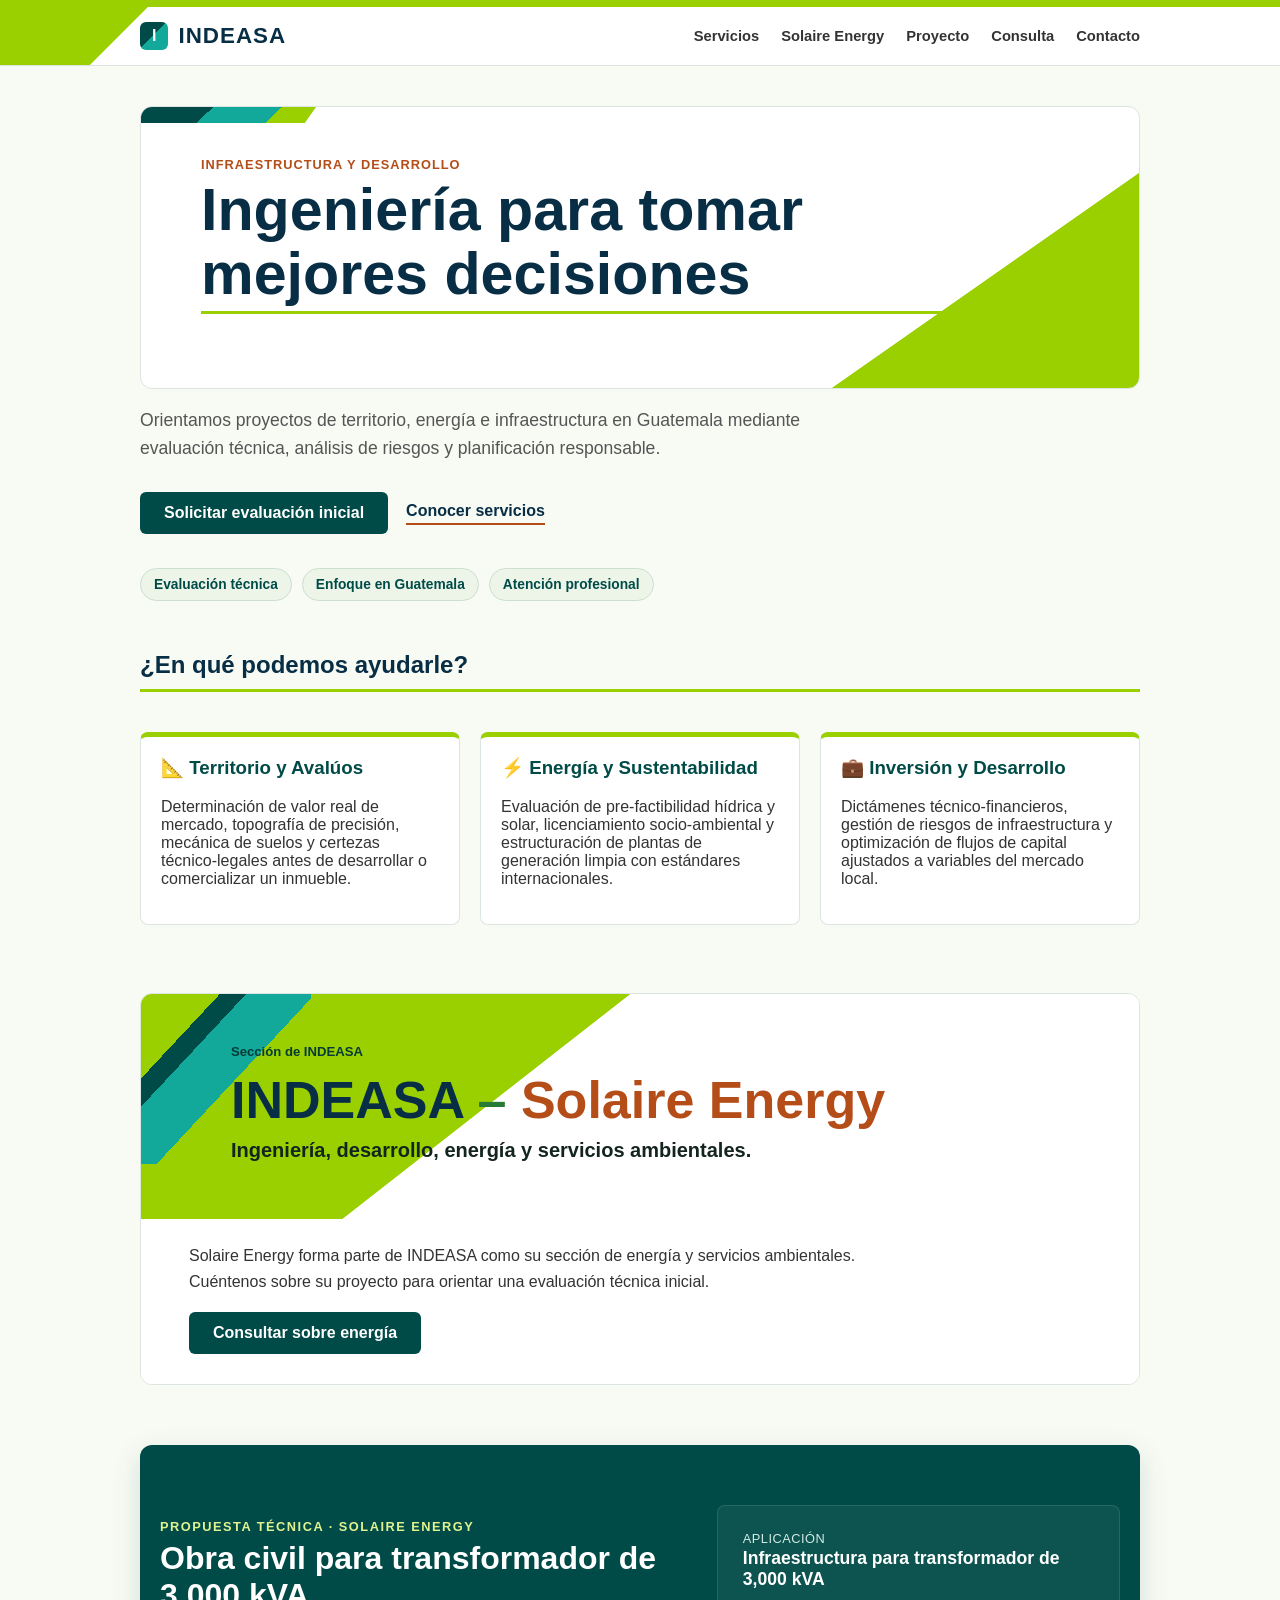
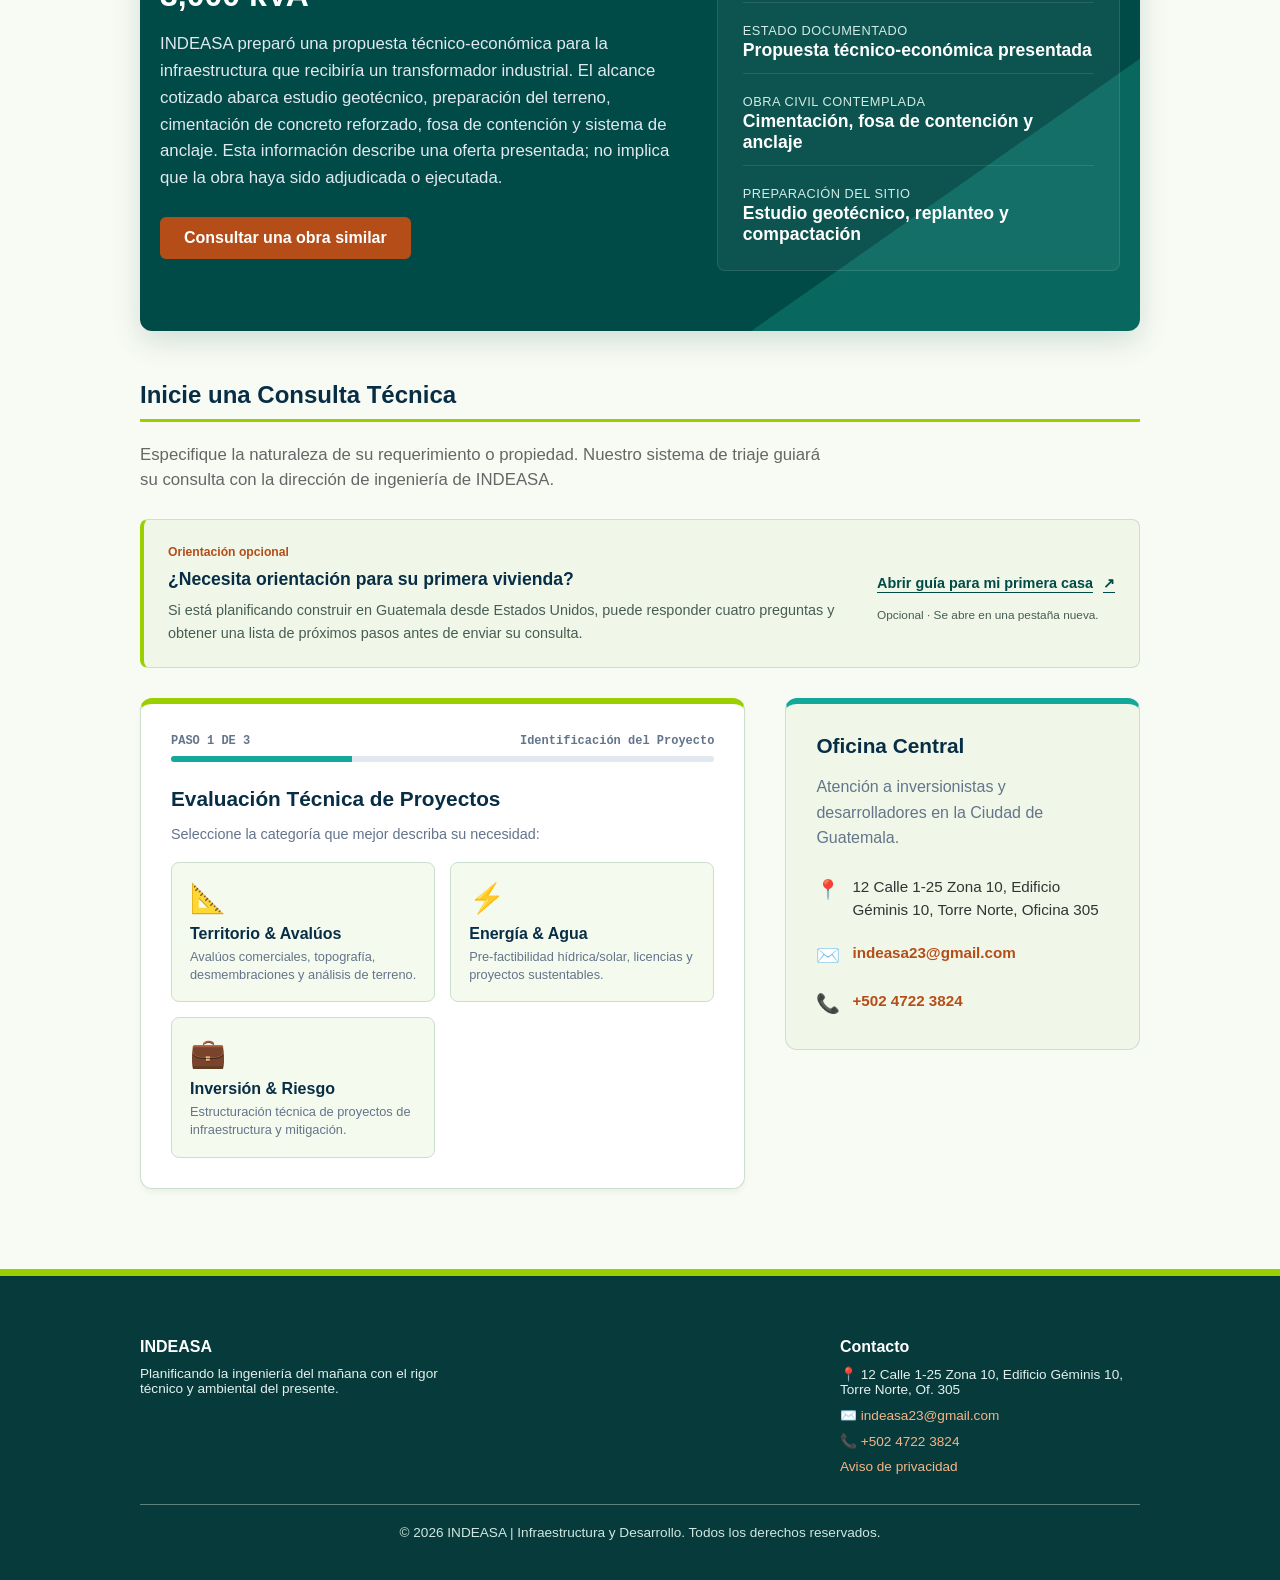
==== commit 41a91c70: "Add optional first-home guide beside the technical consultation form" ====
--- a/index.html
+++ b/index.html
@@ -151,6 +151,20 @@
                 Especifique la naturaleza de su requerimiento o propiedad. Nuestro sistema de triaje guiará su consulta con la dirección de ingeniería de INDEASA.
             </p>
 
+            <aside class="client-guide-access" aria-labelledby="client-guide-title">
+                <div class="client-guide-copy">
+                    <span class="client-guide-label">Orientación opcional</span>
+                    <h3 id="client-guide-title">¿Necesita orientación para su primera vivienda?</h3>
+                    <p>Si está planificando construir en Guatemala desde Estados Unidos, puede responder cuatro preguntas y obtener una lista de próximos pasos antes de enviar su consulta.</p>
+                </div>
+                <div class="client-guide-action">
+                    <a class="client-guide-link" href="https://indeasa-guia-primera-casa.redox32.chatgpt.site" target="_blank" rel="noopener noreferrer" aria-describedby="client-guide-note">
+                        Abrir guía para mi primera casa <span aria-hidden="true">↗</span>
+                    </a>
+                    <small id="client-guide-note">Opcional · Se abre en una pestaña nueva.</small>
+                </div>
+            </aside>
+
             <div class="contact-layout">
                 
                 <!-- Wizard Interactivo -->
--- a/css/variables.css
+++ b/css/variables.css
@@ -5,9 +5,11 @@
 
 :root {
   /* Paleta corporativa INDEASA */
-  --color-primary-green: #008744;    /* Logo y elementos ambientales */
-  --color-secondary-orange: #f37321; /* Acentos y énfasis */
-  --color-brand-blue: #2e3192;       /* Tipografía corporativa principal */
+  --color-primary-green: #004b47;    /* Verde profundo de la portada */
+  --color-secondary-orange: #b54d18; /* Naranja legible sobre fondos claros */
+  --color-brand-blue: #082e46;       /* Azul oscuro del encabezado */
+  --color-lime: #9ad000;
+  --color-turquoise: #12a89a;
   
   /* Colores de soporte */
   --color-bg-white: #ffffff;
@@ -15,4 +17,4 @@
 
   /* Tipografía */
   --font-main: 'Segoe UI', Roboto, Helvetica, Arial, sans-serif;
-}+}
--- a/css/style.css
+++ b/css/style.css
@@ -456,6 +456,81 @@
   max-width: 700px;
 }
 
+.client-guide-access {
+  display: flex;
+  align-items: center;
+  justify-content: space-between;
+  flex-wrap: wrap;
+  gap: 18px 28px;
+  margin: -14px 0 30px;
+  padding: 22px 24px;
+  background: #f0f7e8;
+  border: 1px solid #cbded0;
+  border-left: 4px solid var(--color-lime);
+  border-radius: 8px;
+}
+
+.client-guide-copy {
+  flex: 1 1 400px;
+  min-width: 0;
+}
+
+.client-guide-label {
+  color: var(--color-secondary-orange);
+  font-size: 0.76rem;
+  font-weight: 700;
+}
+
+.client-guide-copy h3 {
+  color: var(--color-brand-blue);
+  margin: 7px 0 8px;
+  font-size: 1.1rem;
+  line-height: 1.4;
+}
+
+.client-guide-copy p {
+  color: #475c55;
+  margin: 0;
+  font-size: 0.9rem;
+  line-height: 1.6;
+}
+
+.client-guide-action {
+  display: flex;
+  flex-direction: column;
+  align-items: flex-start;
+  max-width: 100%;
+}
+
+.client-guide-link {
+  display: inline-flex;
+  align-items: center;
+  gap: 10px;
+  min-height: 44px;
+  color: var(--color-primary-green);
+  font-size: 0.9rem;
+  font-weight: 700;
+  text-underline-offset: 4px;
+  line-height: 1.5;
+}
+
+.client-guide-link:hover {
+  text-decoration-thickness: 2px;
+}
+
+.client-guide-action small {
+  color: #475c55;
+  font-size: 0.74rem;
+  line-height: 1.6;
+}
+
+@media (max-width: 560px) {
+  .client-guide-access {
+    padding: 19px 18px;
+    gap: 14px;
+  }
+}
+
 .contact-layout {
   display: flex;
   flex-direction: column;
@@ -786,3 +861,112 @@
     margin-top: 28px;
   }
 }
+
+/* Identidad de la portada INDEASA - Solaire Energy aplicada a todo el sitio. */
+body { background: #f8fbf4; }
+
+.main-header {
+  background: linear-gradient(135deg, var(--color-lime) 0 11%, #fff 11.1%);
+  border-top: 7px solid var(--color-lime);
+  border-bottom-color: #dce5e2;
+}
+
+.logo-badge {
+  background: linear-gradient(135deg, var(--color-primary-green) 0 48%, var(--color-turquoise) 48%);
+}
+
+#inicio {
+  position: relative;
+  overflow: hidden;
+  padding: 48px clamp(22px, 6vw, 60px) 34px;
+  background: linear-gradient(145deg, #fff 0 78%, var(--color-lime) 78.1%);
+  border: 1px solid #dce5e2;
+  border-radius: 12px;
+}
+
+#inicio::before {
+  content: "";
+  position: absolute;
+  top: 0;
+  left: 0;
+  width: 175px;
+  height: 16px;
+  background: linear-gradient(110deg, var(--color-primary-green) 0 40%, var(--color-turquoise) 40% 78%, var(--color-lime) 78%);
+  transform: skewX(-35deg);
+  transform-origin: left top;
+}
+
+.hero-title { border-bottom-color: var(--color-lime); }
+.section-title { border-bottom: 3px solid var(--color-lime); }
+
+.trust-strip span {
+  background: #edf5e9;
+  border-color: #cbded0;
+  color: var(--color-primary-green);
+}
+
+a:focus-visible, button:focus-visible, input:focus-visible,
+select:focus-visible, textarea:focus-visible {
+  outline: 3px solid var(--color-secondary-orange);
+}
+
+.solaire-cover {
+  background: linear-gradient(142deg, var(--color-lime) 0 38%, #fff 38.1%);
+}
+.solaire-stripes {
+  background: linear-gradient(133deg, transparent 0 24%, var(--color-primary-green) 24% 32%, var(--color-turquoise) 32% 53%, transparent 53%);
+}
+.solaire-name { color: var(--color-secondary-orange); }
+
+.service-card {
+  border-color: #dce5e2;
+  border-top: 5px solid var(--color-lime);
+}
+
+.featured-project-section {
+  background: linear-gradient(145deg, var(--color-primary-green) 0 77%, #086860 77.1%);
+  box-shadow: 0 10px 30px rgba(0, 75, 71, 0.16);
+}
+.project-tag { color: #e0f390; }
+.spec-label { color: #d2ebe5; }
+
+.wizard-card {
+  border-color: #cbded0;
+  border-top: 6px solid var(--color-lime);
+}
+.progress-fill { background: var(--color-turquoise); }
+.category-card { background: #f5faef; border-color: #cbded0; }
+
+.contact-info-card {
+  background: #f0f7e8;
+  border-color: #cbded0;
+  border-top: 6px solid var(--color-turquoise);
+}
+
+.main-footer {
+  background: #073b3b;
+  color: #e3f0ed;
+  border-top: 7px solid var(--color-lime);
+}
+.footer-link { color: #f7b487; }
+.footer-bottom { border-top-color: #5d817c; color: #d2e6e1; }
+
+.privacy-page {
+  padding: 32px clamp(20px, 5vw, 48px);
+  background: #fff;
+  border: 1px solid #dce5e2;
+  border-top: 7px solid var(--color-lime);
+  border-radius: 12px;
+  box-sizing: border-box;
+}
+
+@media (max-width: 720px) {
+  #inicio { padding-top: 46px; background: #fff; }
+  .main-header { background: #fff; }
+}
+
+@media (max-width: 560px) {
+  .solaire-cover {
+    background: linear-gradient(145deg, var(--color-lime) 0 52%, #fff 52.1%);
+  }
+}
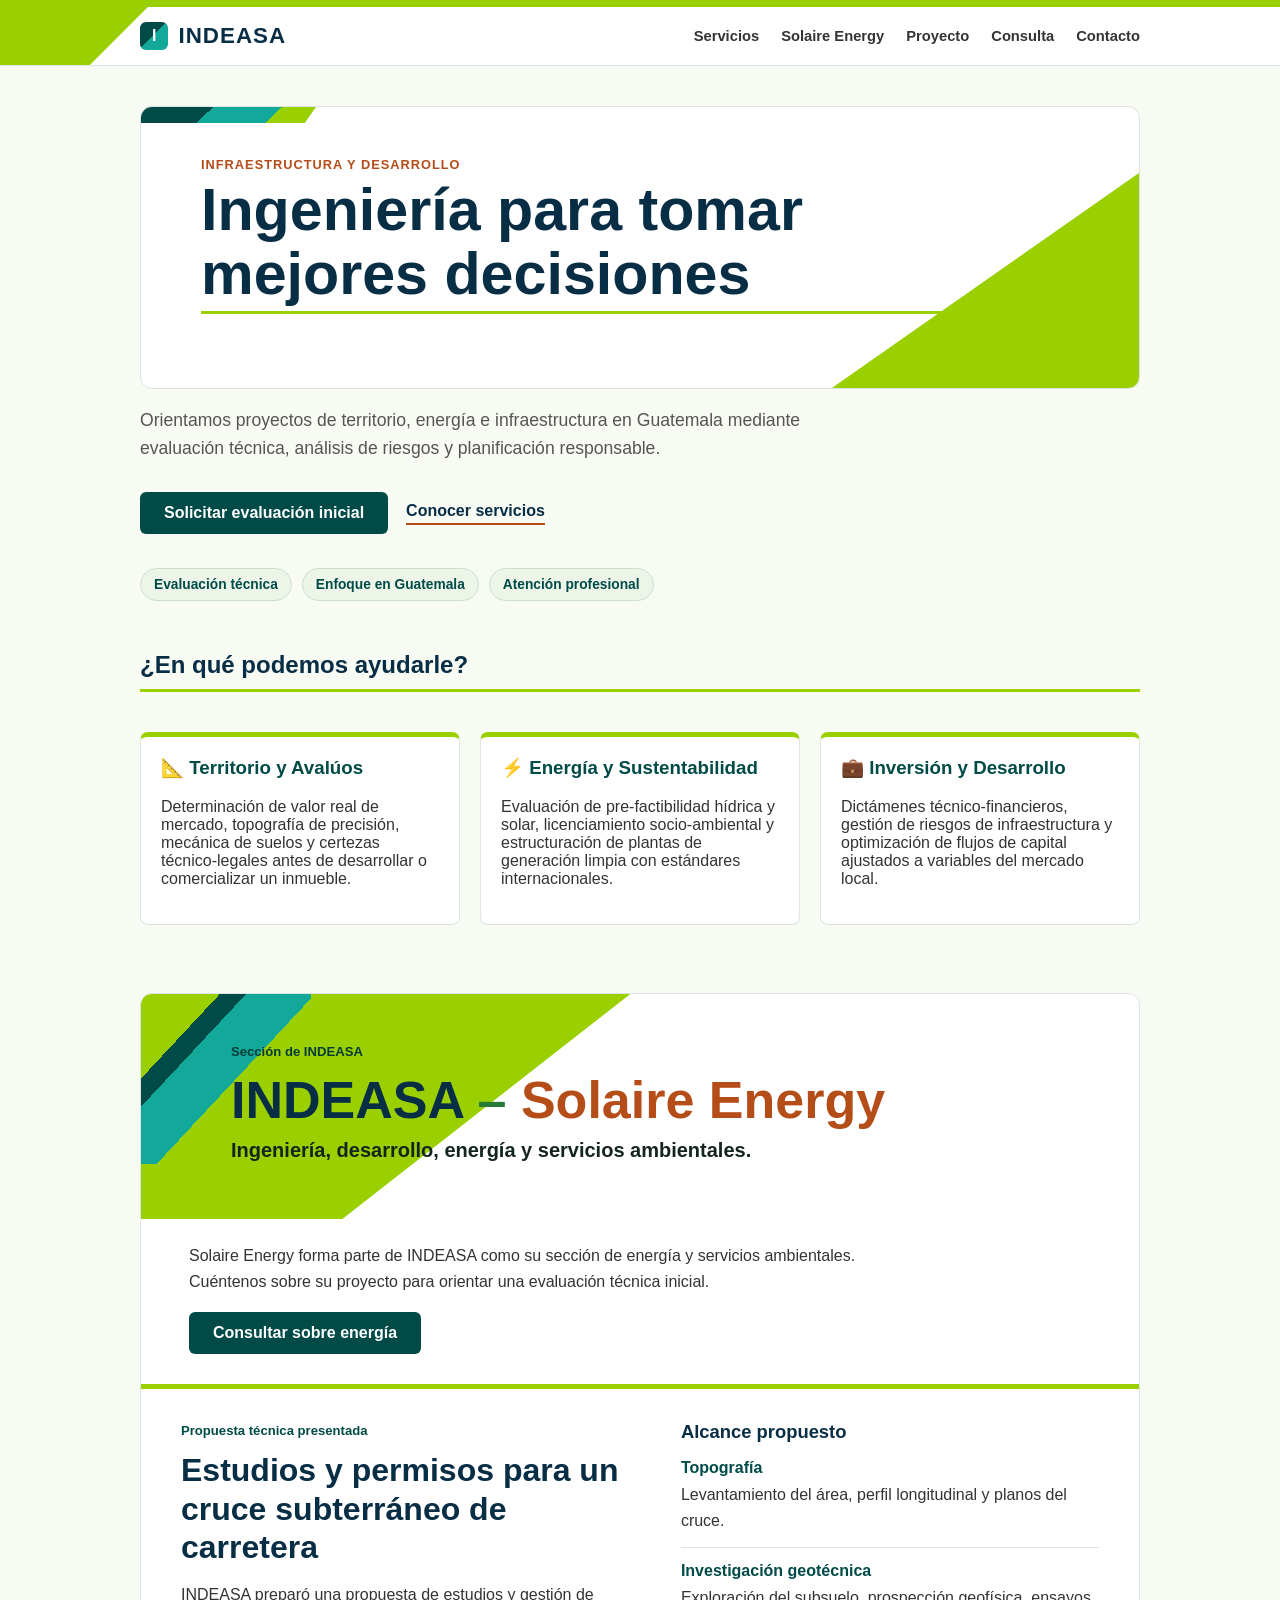
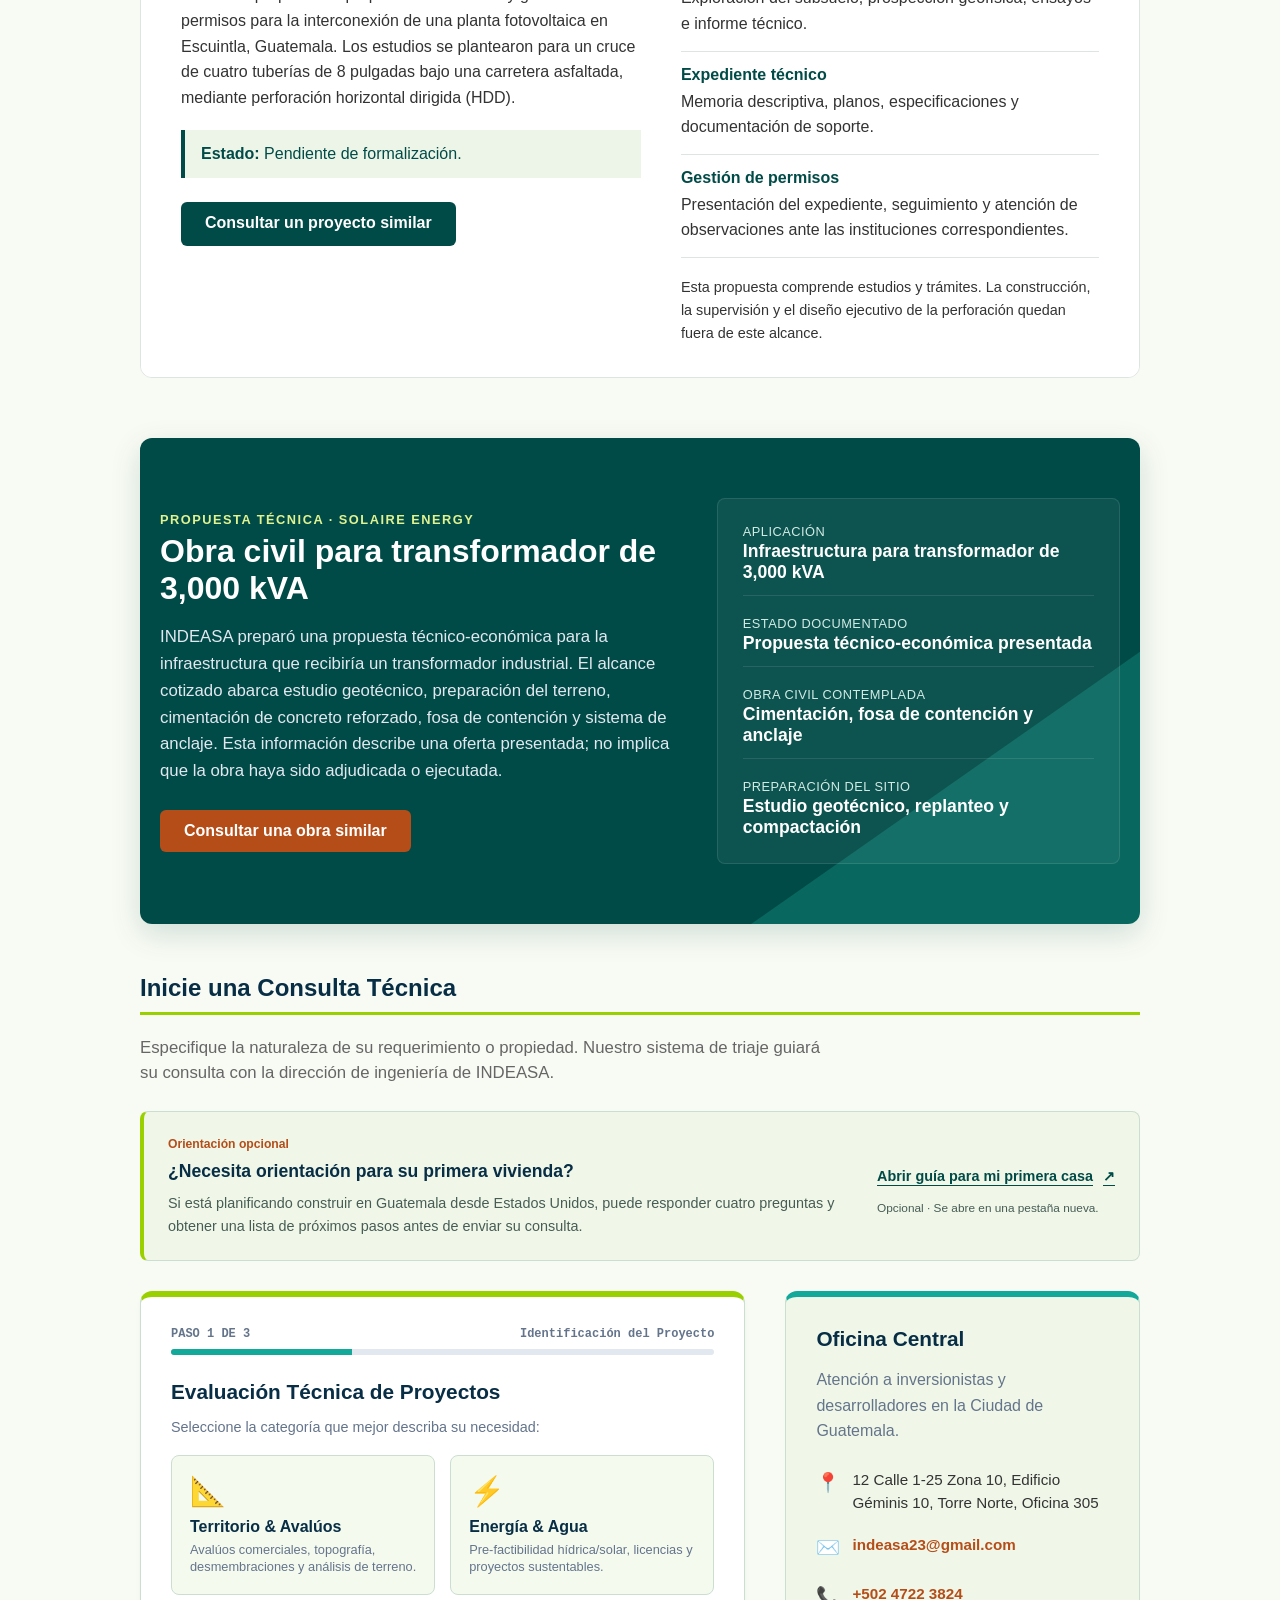
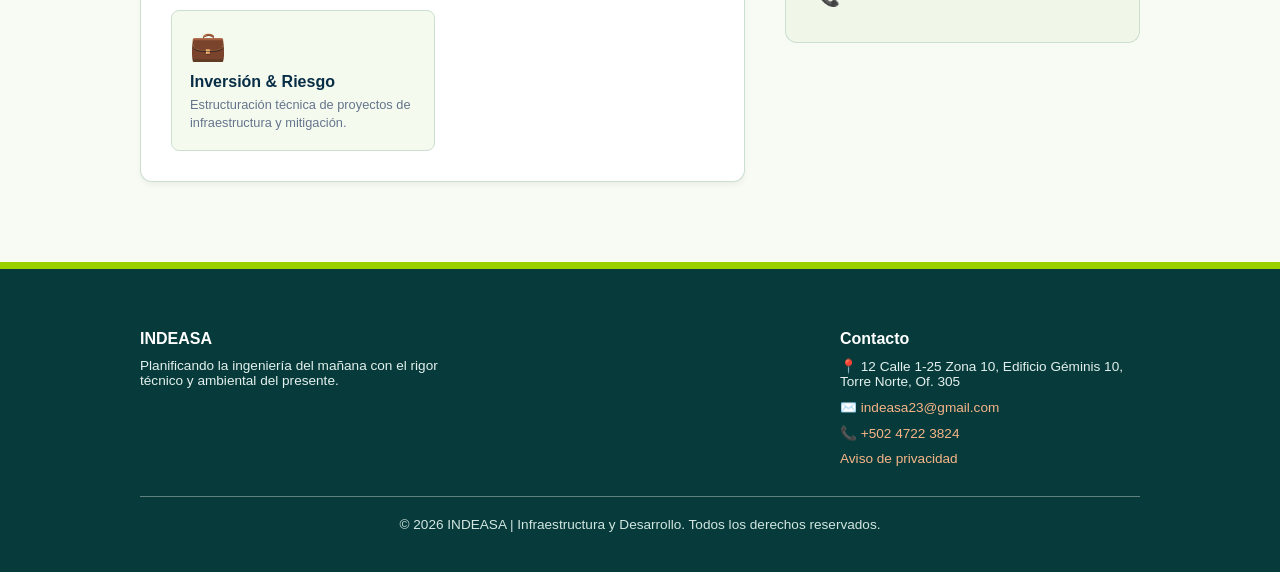
==== commit a1a2ce2e: "Add technical proposal for underground road crossing studies" ====
--- a/index.html
+++ b/index.html
@@ -106,6 +106,38 @@
                 <p>Solaire Energy forma parte de INDEASA como su sección de energía y servicios ambientales. Cuéntenos sobre su proyecto para orientar una evaluación técnica inicial.</p>
                 <a href="#consulta-tecnica" class="btn-primary">Consultar sobre energía</a>
             </div>
+
+            <article id="propuesta-cruce-carretera" class="technical-proposal" aria-labelledby="crossing-proposal-title">
+                <div class="proposal-summary">
+                    <span class="proposal-eyebrow">Propuesta técnica presentada</span>
+                    <h3 id="crossing-proposal-title" class="proposal-title">Estudios y permisos para un cruce subterráneo de carretera</h3>
+                    <p class="proposal-description">INDEASA preparó una propuesta de estudios y gestión de permisos para la interconexión de una planta fotovoltaica en Escuintla, Guatemala. Los estudios se plantearon para un cruce de cuatro tuberías de 8 pulgadas bajo una carretera asfaltada, mediante perforación horizontal dirigida (HDD).</p>
+                    <p class="proposal-status"><strong>Estado:</strong> Pendiente de formalización.</p>
+                    <a href="#consulta-tecnica" class="btn-primary proposal-link">Consultar un proyecto similar</a>
+                </div>
+                <div class="proposal-scope">
+                    <h4 class="proposal-scope-title">Alcance propuesto</h4>
+                    <dl class="proposal-deliverables">
+                        <div>
+                            <dt>Topografía</dt>
+                            <dd>Levantamiento del área, perfil longitudinal y planos del cruce.</dd>
+                        </div>
+                        <div>
+                            <dt>Investigación geotécnica</dt>
+                            <dd>Exploración del subsuelo, prospección geofísica, ensayos e informe técnico.</dd>
+                        </div>
+                        <div>
+                            <dt>Expediente técnico</dt>
+                            <dd>Memoria descriptiva, planos, especificaciones y documentación de soporte.</dd>
+                        </div>
+                        <div>
+                            <dt>Gestión de permisos</dt>
+                            <dd>Presentación del expediente, seguimiento y atención de observaciones ante las instituciones correspondientes.</dd>
+                        </div>
+                    </dl>
+                    <p class="proposal-scope-note">Esta propuesta comprende estudios y trámites. La construcción, la supervisión y el diseño ejecutivo de la perforación quedan fuera de este alcance.</p>
+                </div>
+            </article>
         </section>
 
         <section id="proyecto" class="featured-project-section">
--- a/css/style.css
+++ b/css/style.css
@@ -970,3 +970,77 @@
     background: linear-gradient(145deg, var(--color-lime) 0 52%, #fff 52.1%);
   }
 }
+
+/* Ficha de una propuesta de estudios y permisos de Solaire Energy. */
+.technical-proposal {
+  display: grid;
+  grid-template-columns: minmax(0, 1fr);
+  gap: 30px;
+  padding: 32px clamp(20px, 4vw, 40px);
+  background: var(--color-bg-white);
+  border-top: 5px solid var(--color-lime);
+  scroll-margin-top: 90px;
+}
+
+.proposal-summary,
+.proposal-scope {
+  min-width: 0;
+  overflow-wrap: anywhere;
+}
+
+.proposal-eyebrow {
+  color: var(--color-primary-green);
+  font-size: 0.82rem;
+  font-weight: 700;
+}
+
+.proposal-title {
+  margin: 12px 0 16px;
+  color: var(--color-brand-blue);
+  font-size: clamp(1.45rem, 3.2vw, 2rem);
+  line-height: 1.2;
+}
+
+.proposal-description,
+.proposal-deliverables dd,
+.proposal-scope-note {
+  color: var(--color-text-dark);
+  line-height: 1.6;
+}
+
+.proposal-description { margin: 0 0 20px; }
+
+.proposal-status {
+  margin: 0 0 24px;
+  padding: 12px 16px;
+  background: #edf5e9;
+  border-left: 4px solid var(--color-primary-green);
+  color: var(--color-primary-green);
+  line-height: 1.5;
+}
+
+.proposal-link {
+  box-sizing: border-box;
+  max-width: 100%;
+  min-height: 44px;
+}
+
+.proposal-scope-title {
+  margin: 0 0 16px;
+  color: var(--color-brand-blue);
+  font-size: 1.15rem;
+}
+
+.proposal-deliverables { margin: 0; }
+.proposal-deliverables div { padding: 14px 0; border-bottom: 1px solid #dce5e2; }
+.proposal-deliverables div:first-child { padding-top: 0; }
+.proposal-deliverables dt { color: var(--color-primary-green); font-weight: 700; }
+.proposal-deliverables dd { margin: 5px 0 0; }
+.proposal-scope-note { margin: 18px 0 0; font-size: 0.9rem; }
+
+@media (min-width: 840px) {
+  .technical-proposal {
+    grid-template-columns: minmax(0, 1.1fr) minmax(0, 1fr);
+    gap: 40px;
+  }
+}
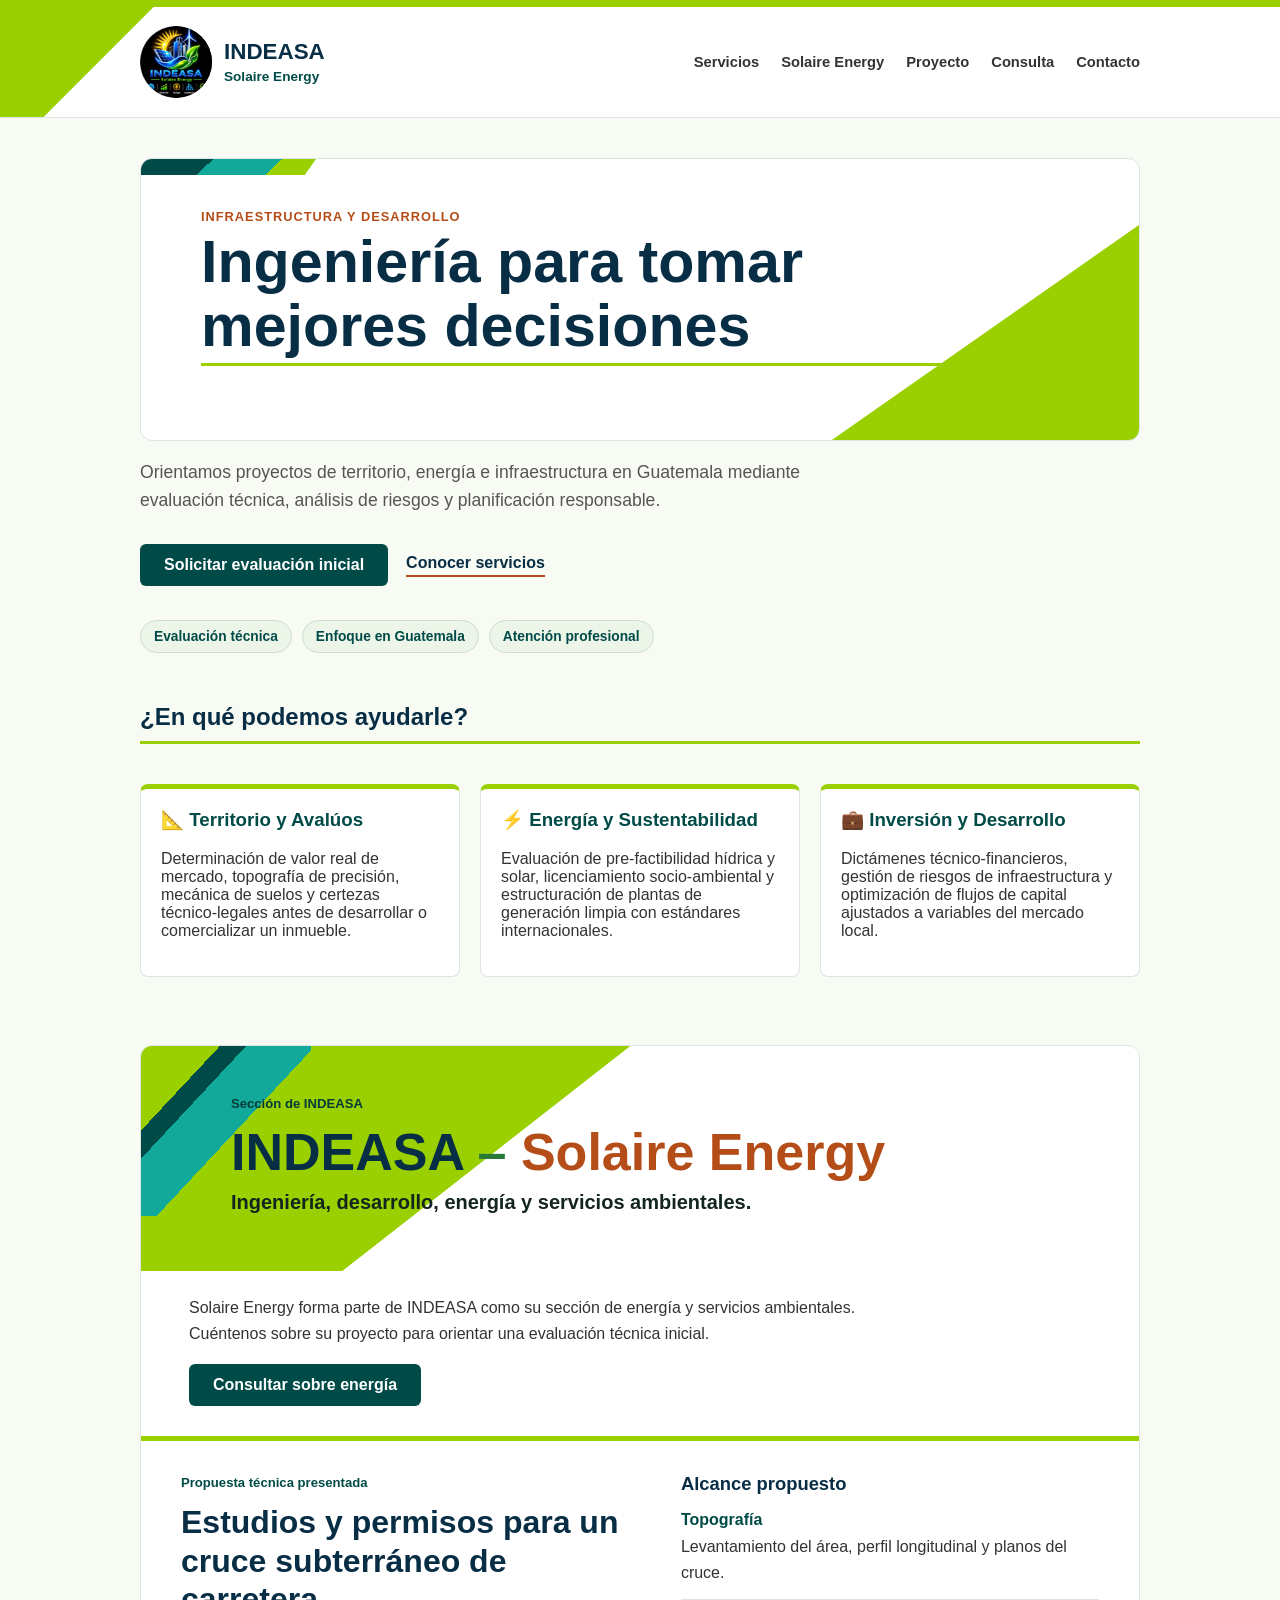
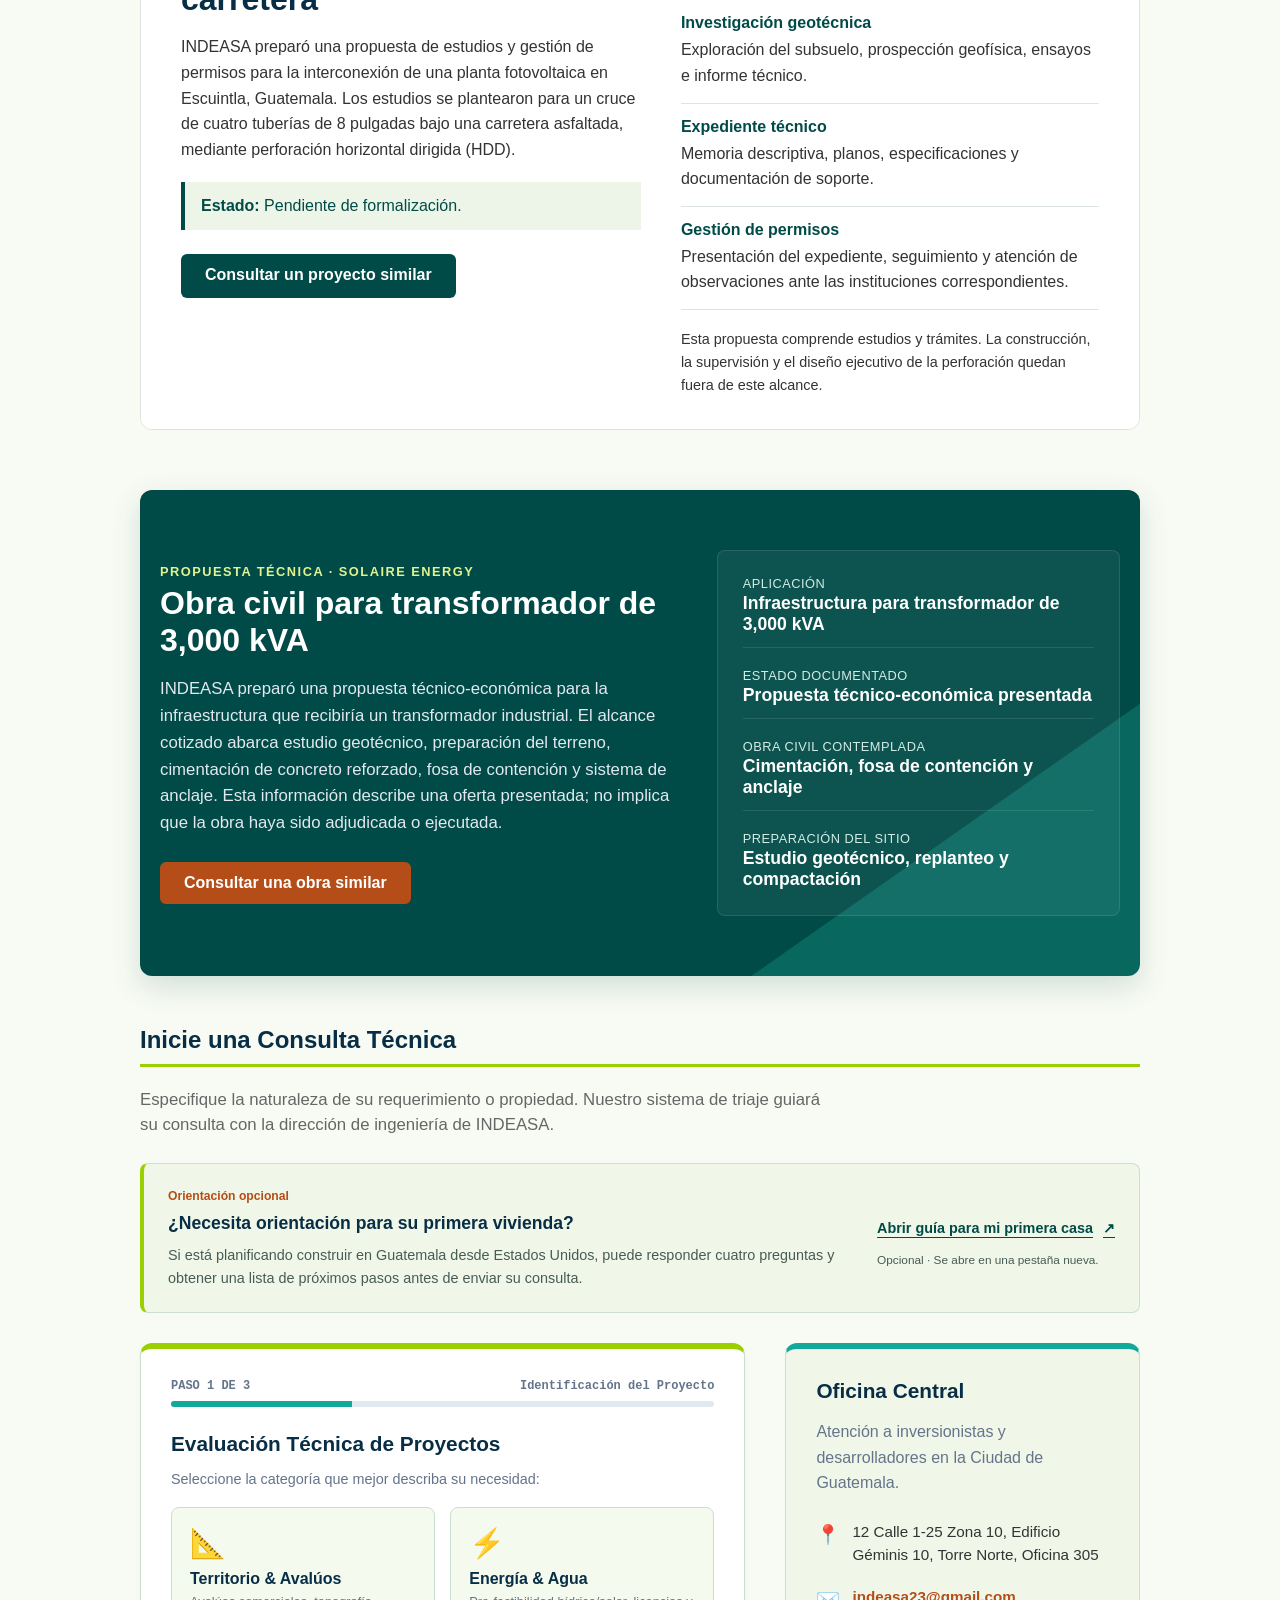
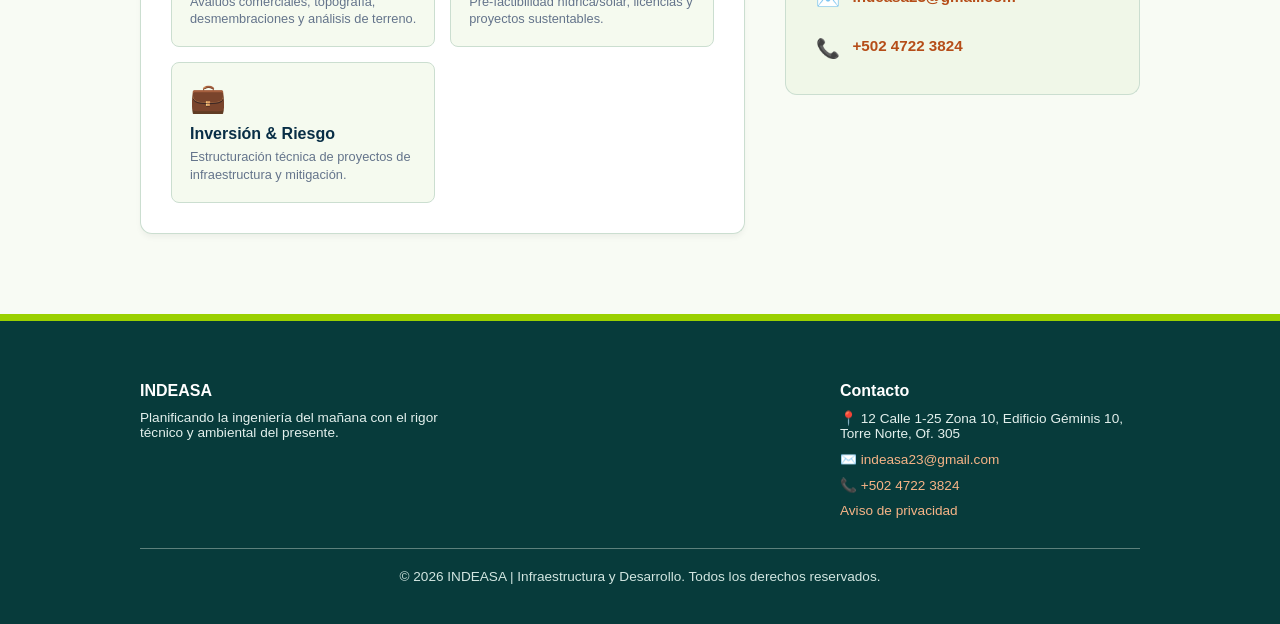
==== commit 50fe384f: "Use the original INDEASA logo in site headers" ====
--- a/index.html
+++ b/index.html
@@ -37,9 +37,14 @@
 
     <header class="main-header">
         <div class="container header-wrapper">
-            <a class="logo-container" href="#inicio" aria-label="INDEASA, inicio">
-                <div class="logo-badge">I</div>
-                <span class="logo-text">INDEASA</span>
+            <a class="logo-container" href="#inicio" aria-label="INDEASA – Solaire Energy, inicio">
+                <span class="site-logo-frame">
+                    <img class="site-logo" src="assets/indeasa-logo.png" alt="Logo de INDEASA – Solaire Energy" width="373" height="129" decoding="async">
+                </span>
+                <span class="logo-copy" aria-hidden="true">
+                    <strong class="logo-name">INDEASA</strong>
+                    <span class="logo-unit">Solaire Energy</span>
+                </span>
             </a>
             <nav class="main-nav" aria-label="Navegación principal">
                 <a href="#servicios">Servicios</a>
--- a/css/style.css
+++ b/css/style.css
@@ -47,29 +47,47 @@
   display: flex;
   justify-content: space-between;
   align-items: center;
+  gap: 24px;
 }
 
 .logo-container {
   display: flex;
   align-items: center;
-  gap: 10px;
+  gap: 12px;
+  flex-shrink: 0;
+  max-width: 100%;
+  min-height: 44px;
+  padding: 4px 0;
+  box-sizing: border-box;
+  background-color: var(--color-bg-white);
   text-decoration: none;
 }
 
-.logo-badge {
-  background-color: var(--color-primary-green);
-  color: white;
-  font-weight: bold;
-  padding: 5px 12px;
-  border-radius: 6px;
-}
-
-.logo-text {
-  font-weight: 800;
-  color: var(--color-brand-blue);
-  font-size: 1.4rem;
-  letter-spacing: 1px;
-}
+.site-logo-frame {
+  position: relative;
+  display: block;
+  width: 72px;
+  height: 72px;
+  flex-shrink: 0;
+  overflow: hidden;
+  border-radius: 50%;
+  background: #000;
+}
+
+/* La imagen original se conserva; esta ventana muestra el logo circular central. */
+.site-logo {
+  position: absolute;
+  display: block;
+  width: 310.833333%;
+  max-width: none;
+  height: auto;
+  left: -101.666667%;
+  top: -1.666667%;
+}
+
+.logo-copy { display: flex; flex-direction: column; gap: 4px; }
+.logo-name { color: var(--color-brand-blue); font-size: 1.4rem; line-height: 1.1; }
+.logo-unit { color: var(--color-primary-green); font-size: 0.85rem; font-weight: 650; }
 
 .main-nav {
   display: flex;
@@ -871,10 +889,6 @@
   border-bottom-color: #dce5e2;
 }
 
-.logo-badge {
-  background: linear-gradient(135deg, var(--color-primary-green) 0 48%, var(--color-turquoise) 48%);
-}
-
 #inicio {
   position: relative;
   overflow: hidden;
@@ -1044,3 +1058,10 @@
     gap: 40px;
   }
 }
+
+@media (max-width: 560px) {
+  .site-logo-frame {
+    width: 64px;
+    height: 64px;
+  }
+}
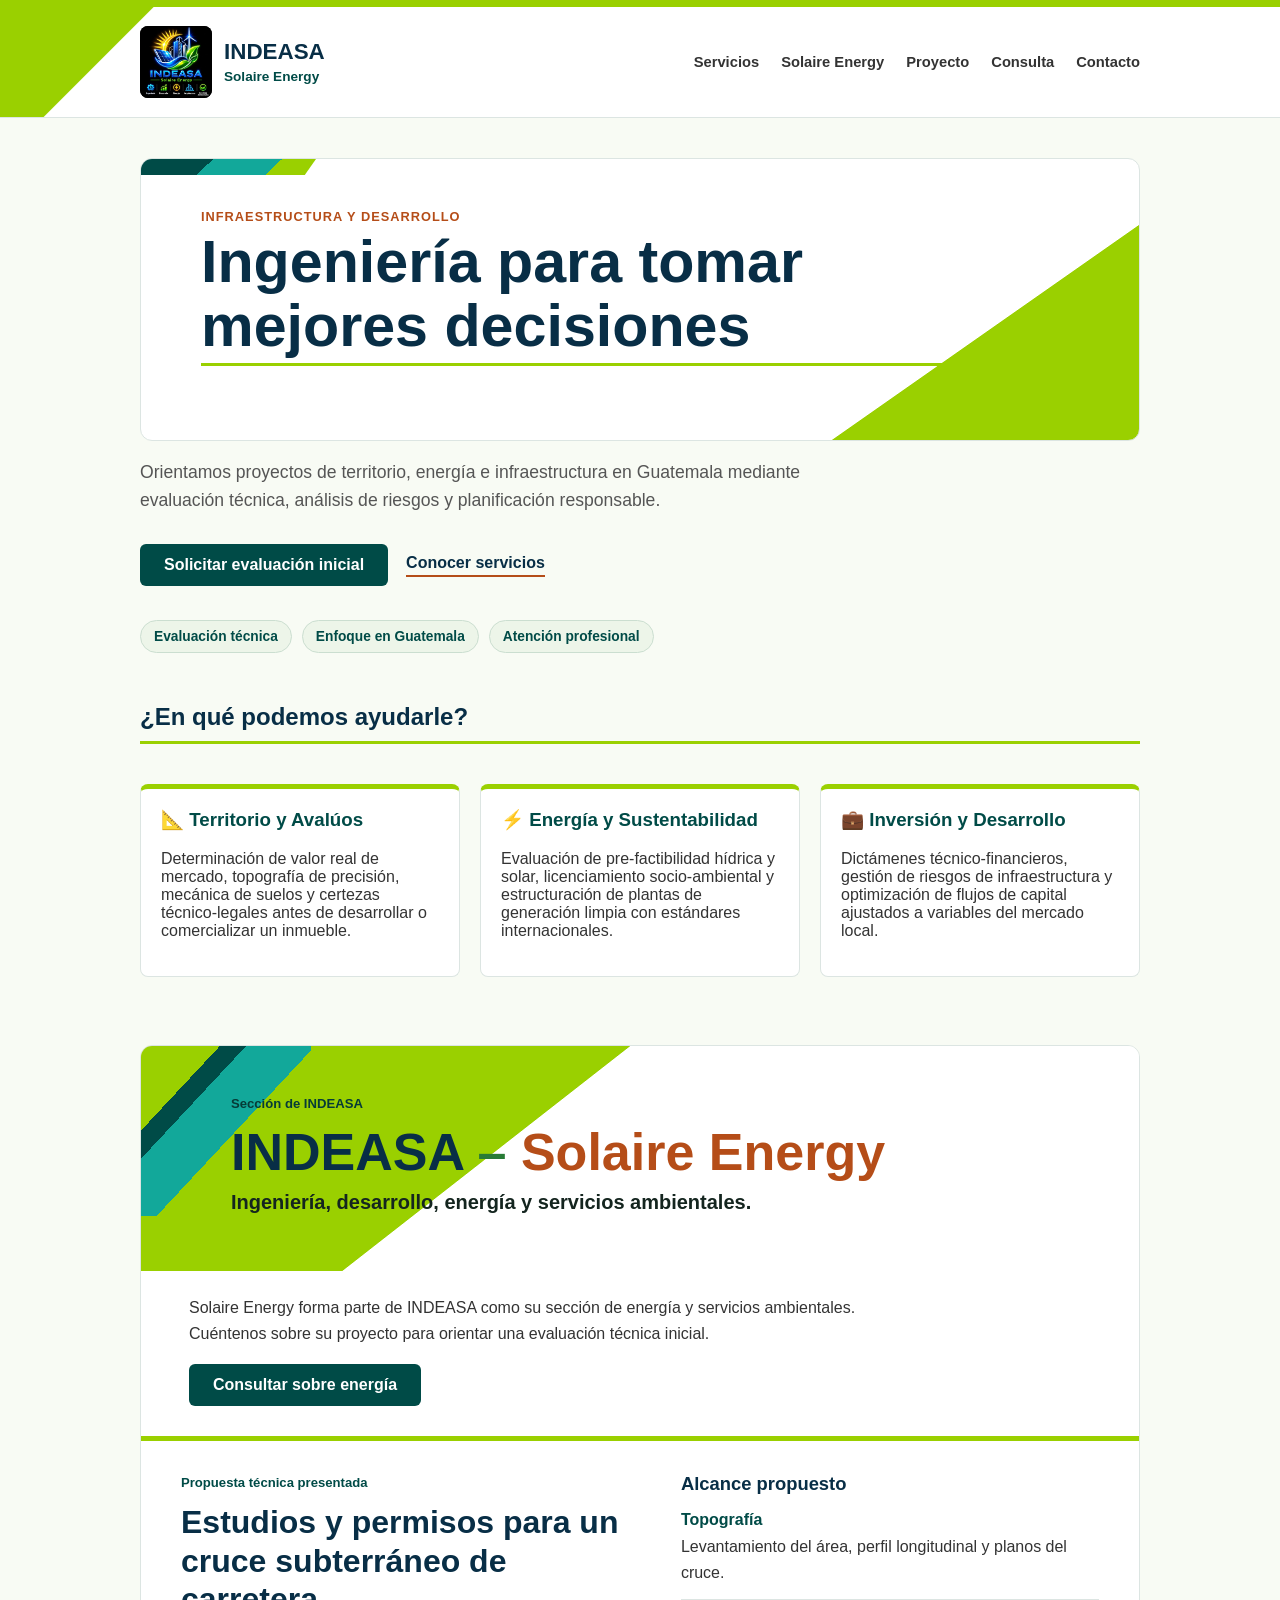
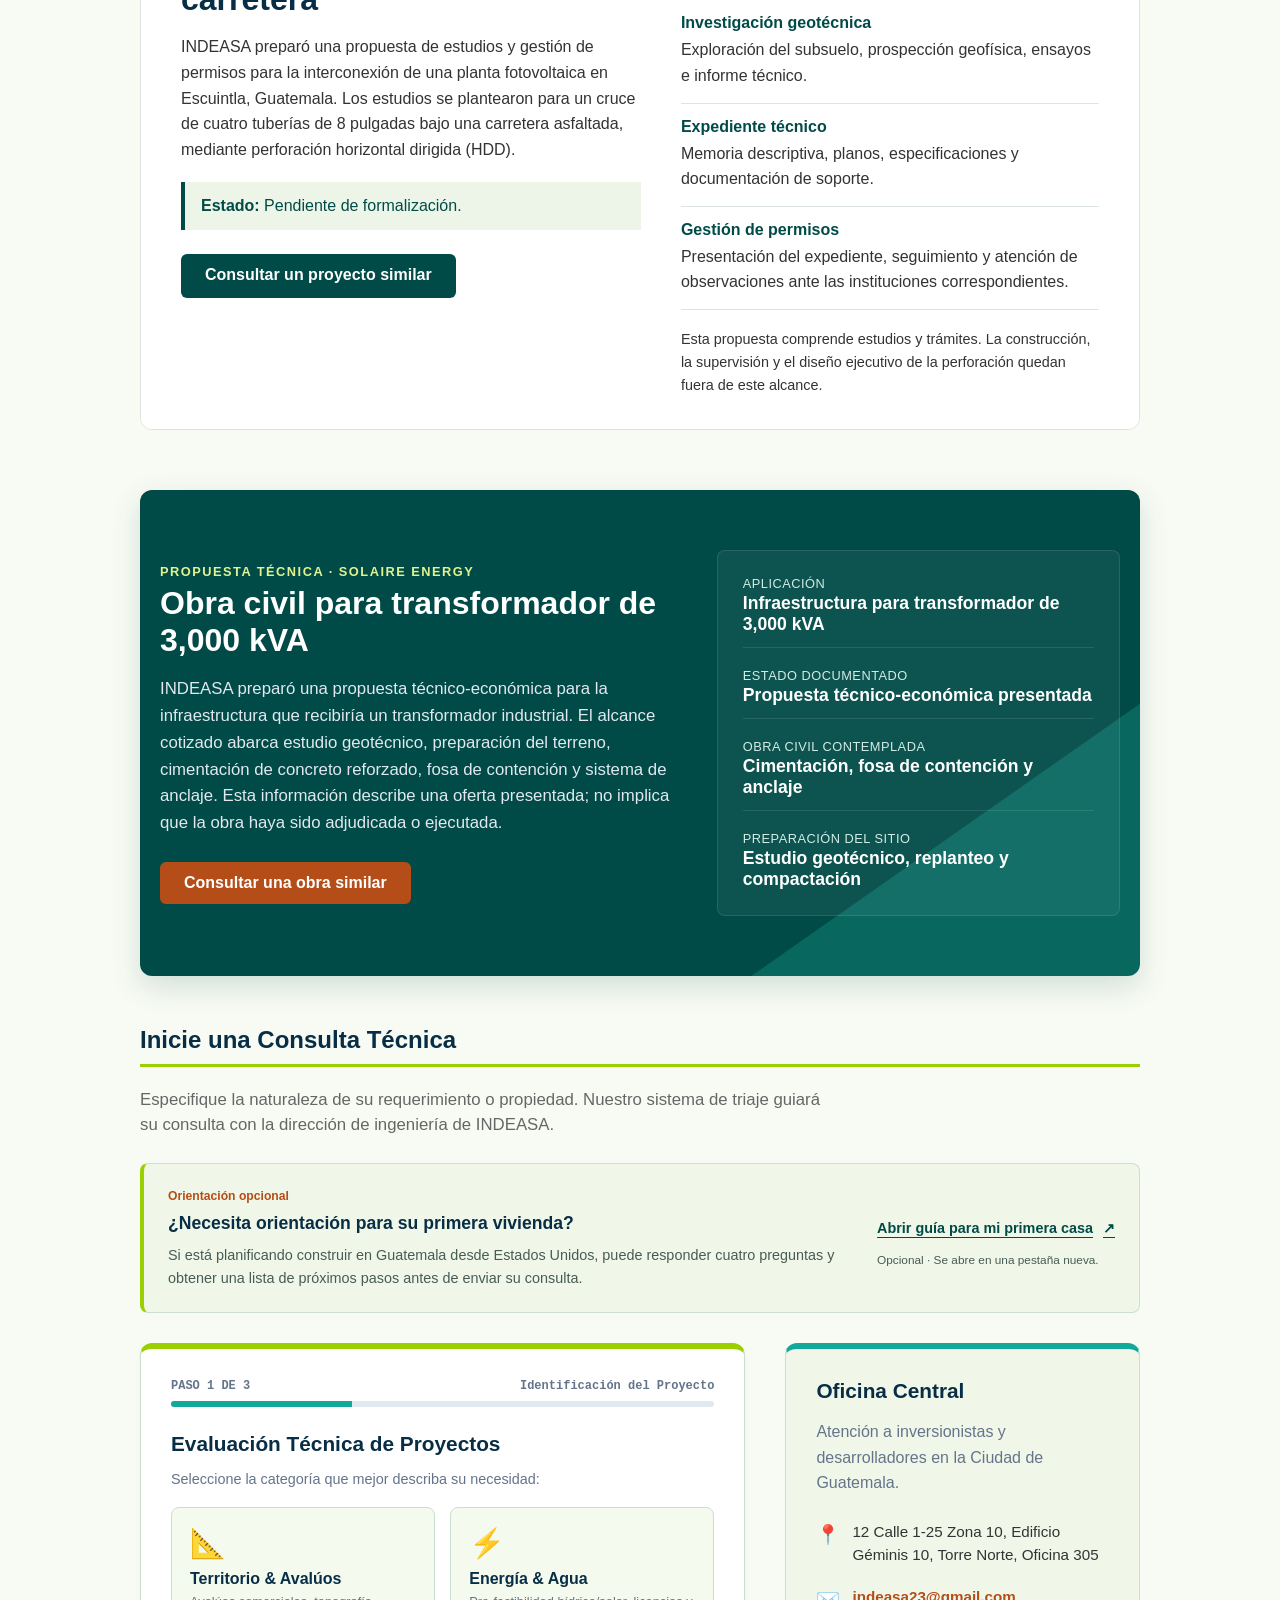
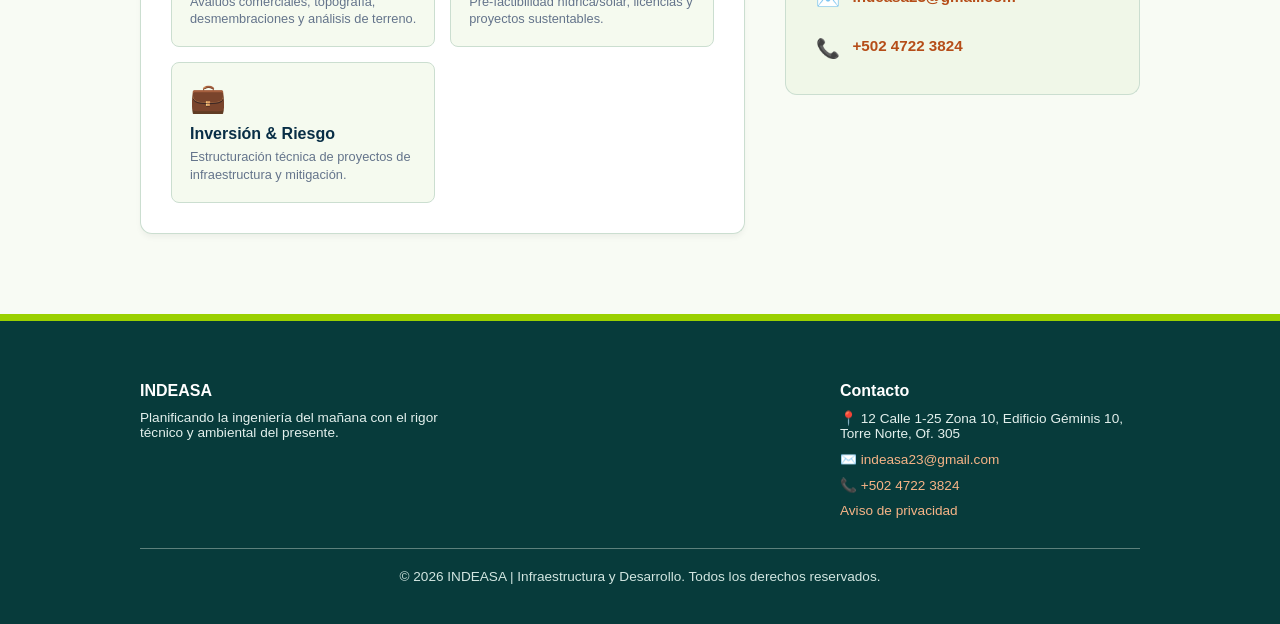
==== commit 96d59bf6: "Show the complete original INDEASA logo in site headers" ====
--- a/index.html
+++ b/index.html
@@ -39,7 +39,7 @@
         <div class="container header-wrapper">
             <a class="logo-container" href="#inicio" aria-label="INDEASA – Solaire Energy, inicio">
                 <span class="site-logo-frame">
-                    <img class="site-logo" src="assets/indeasa-logo.png" alt="Logo de INDEASA – Solaire Energy" width="373" height="129" decoding="async">
+                    <img class="site-logo" src="assets/indeasa-logo-original.png" alt="Logo de INDEASA – Solaire Energy" width="550" height="548" decoding="async">
                 </span>
                 <span class="logo-copy" aria-hidden="true">
                     <strong class="logo-name">INDEASA</strong>
--- a/css/style.css
+++ b/css/style.css
@@ -70,19 +70,16 @@
   height: 72px;
   flex-shrink: 0;
   overflow: hidden;
-  border-radius: 50%;
+  border-radius: 8px;
   background: #000;
 }
 
-/* La imagen original se conserva; esta ventana muestra el logo circular central. */
+/* Mostrar la imagen completa, conservando sus proporciones. */
 .site-logo {
-  position: absolute;
   display: block;
-  width: 310.833333%;
-  max-width: none;
-  height: auto;
-  left: -101.666667%;
-  top: -1.666667%;
+  width: 100%;
+  height: 100%;
+  object-fit: contain;
 }
 
 .logo-copy { display: flex; flex-direction: column; gap: 4px; }
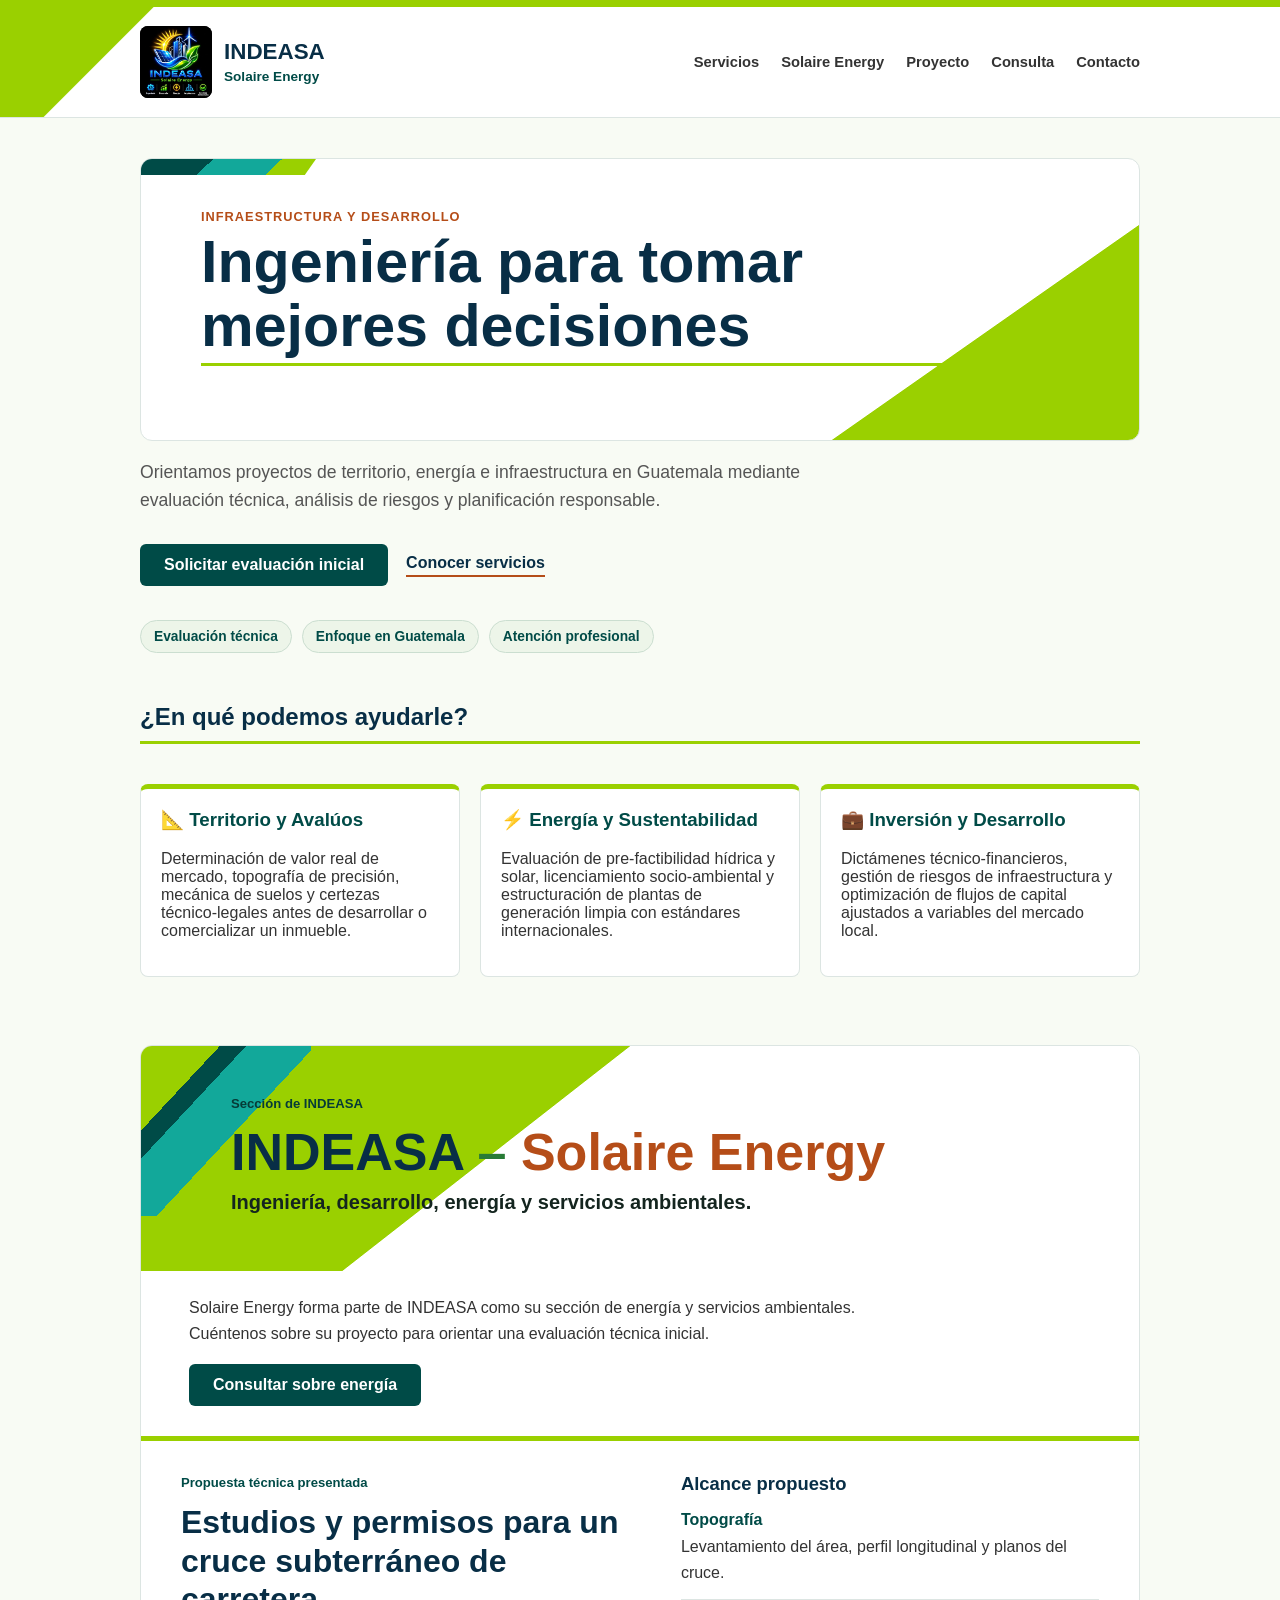
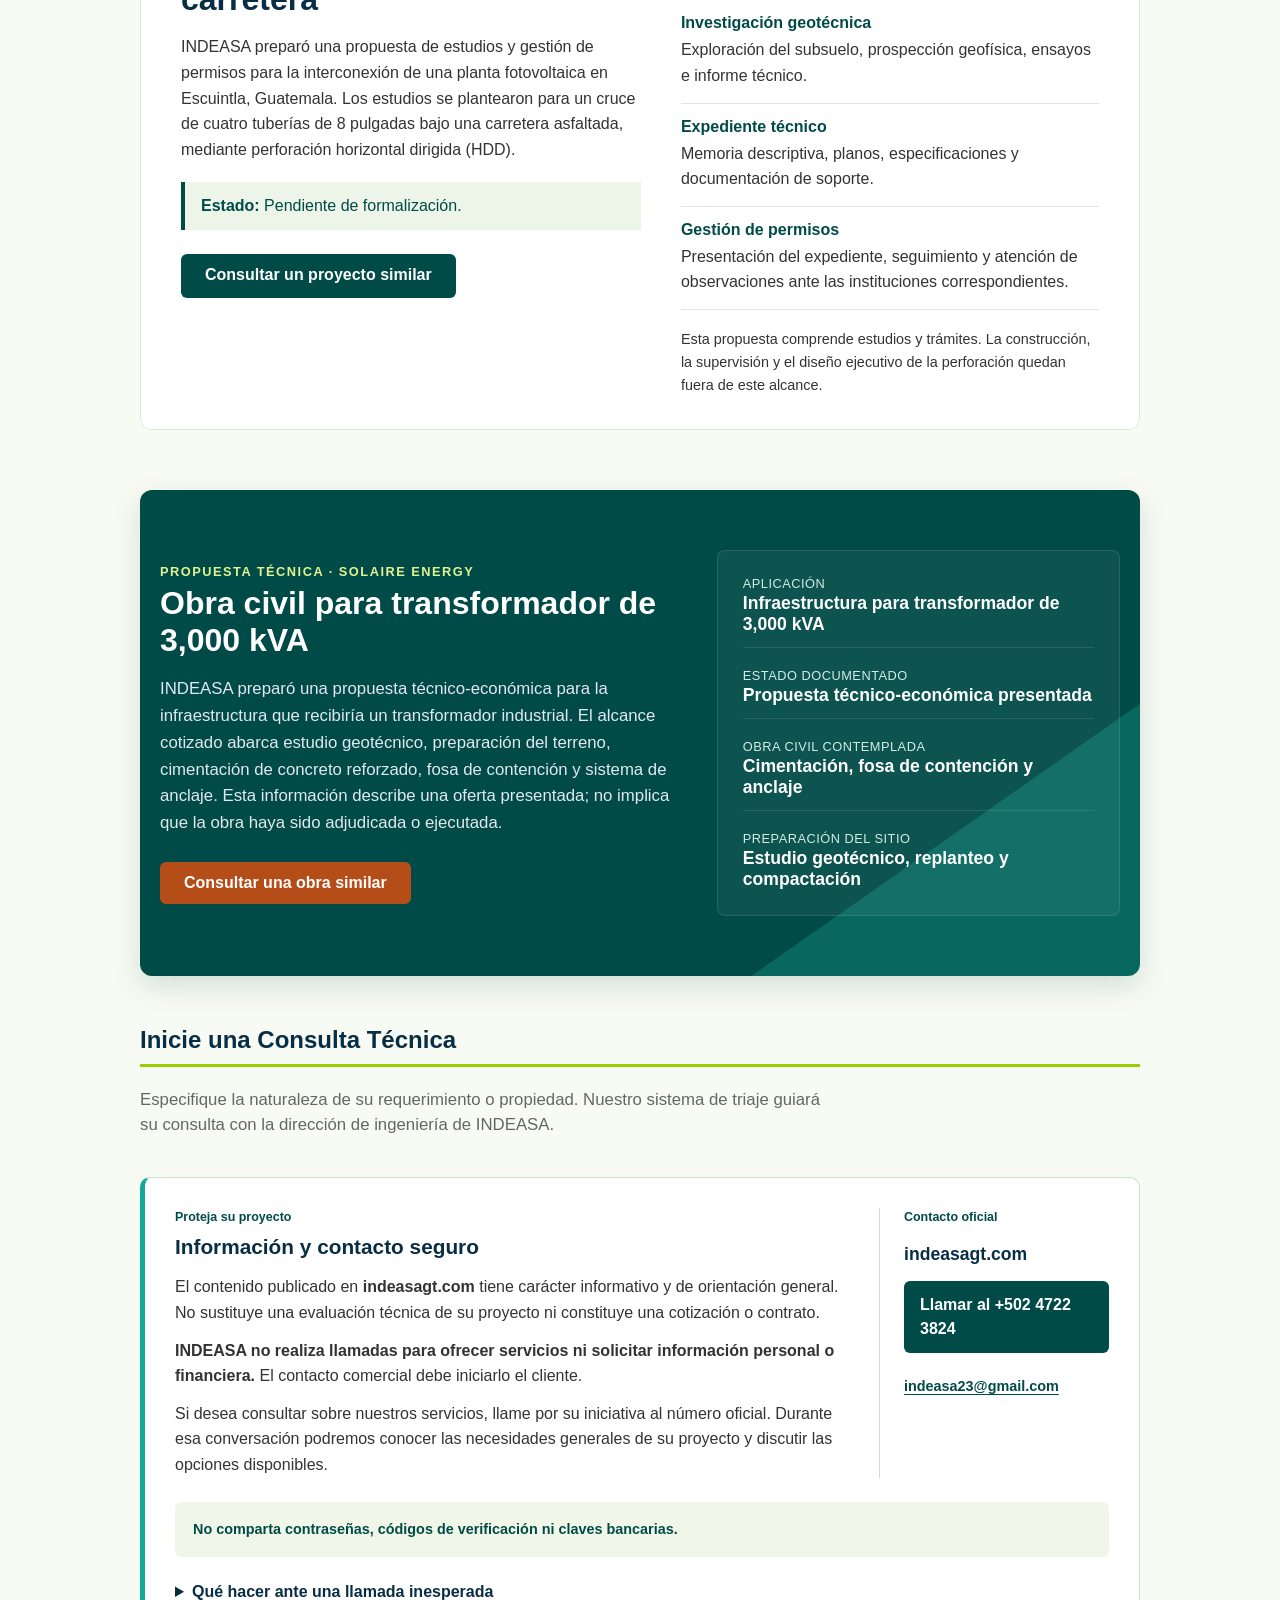
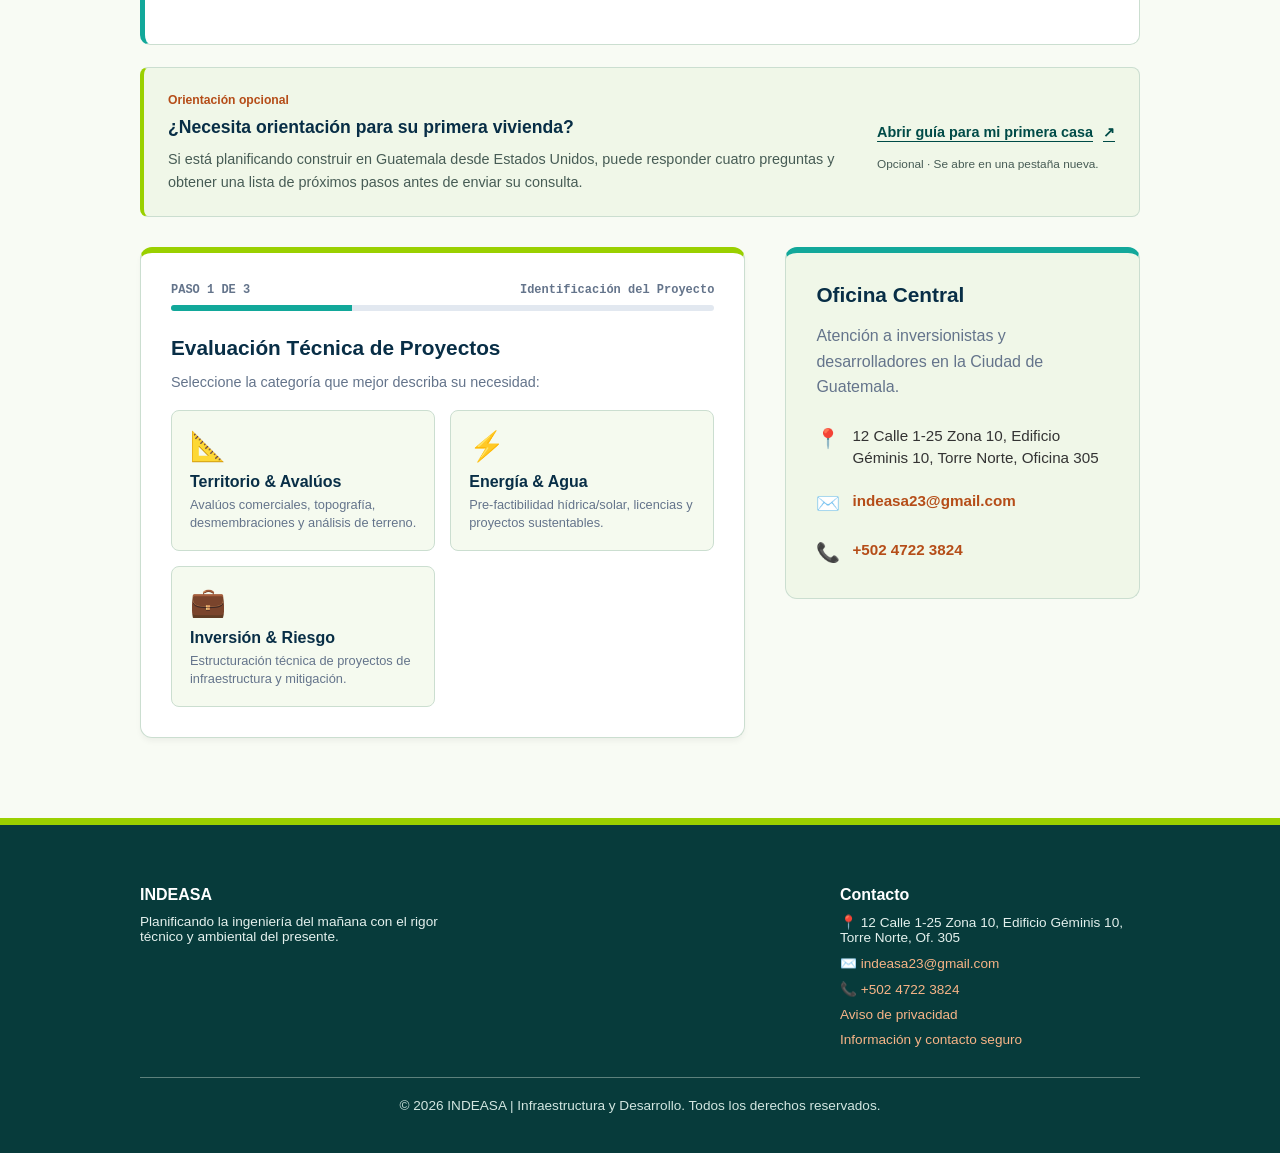
==== commit 8a9d9606: "Add informational notice and customer-initiated contact policy" ====
--- a/index.html
+++ b/index.html
@@ -188,6 +188,29 @@
                 Especifique la naturaleza de su requerimiento o propiedad. Nuestro sistema de triaje guiará su consulta con la dirección de ingeniería de INDEASA.
             </p>
 
+            <aside id="contacto-seguro" class="safe-contact-notice" aria-labelledby="safe-contact-title">
+                <div class="safe-contact-layout">
+                    <div class="safe-contact-copy">
+                        <span class="safe-contact-label">Proteja su proyecto</span>
+                        <h3 id="safe-contact-title">Información y contacto seguro</h3>
+                        <p>El contenido publicado en <strong>indeasagt.com</strong> tiene carácter informativo y de orientación general. No sustituye una evaluación técnica de su proyecto ni constituye una cotización o contrato.</p>
+                        <p><strong>INDEASA no realiza llamadas para ofrecer servicios ni solicitar información personal o financiera.</strong> El contacto comercial debe iniciarlo el cliente.</p>
+                        <p>Si desea consultar sobre nuestros servicios, llame por su iniciativa al número oficial. Durante esa conversación podremos conocer las necesidades generales de su proyecto y discutir las opciones disponibles.</p>
+                    </div>
+                    <div class="safe-contact-action">
+                        <span class="safe-contact-label">Contacto oficial</span>
+                        <span class="safe-contact-domain">indeasagt.com</span>
+                        <a class="btn-primary safe-contact-call" href="tel:+50247223824">Llamar al +502 4722 3824</a>
+                        <a class="safe-contact-email" href="mailto:indeasa23@gmail.com">indeasa23@gmail.com</a>
+                    </div>
+                </div>
+                <p class="safe-contact-reminder"><strong>No comparta contraseñas, códigos de verificación ni claves bancarias.</strong></p>
+                <details class="safe-contact-details">
+                    <summary>Qué hacer ante una llamada inesperada</summary>
+                    <p>Si recibe una llamada inesperada de alguien que dice representar a INDEASA para ofrecerle servicios, pedirle información o solicitar un pago, termine la llamada y verifique directamente con nosotros utilizando el número publicado en este sitio.</p>
+                </details>
+            </aside>
+
             <aside class="client-guide-access" aria-labelledby="client-guide-title">
                 <div class="client-guide-copy">
                     <span class="client-guide-label">Orientación opcional</span>
@@ -328,7 +351,7 @@
                     <div id="step-4" class="wizard-step text-center">
                         <div class="success-icon">✓</div>
                         <h3 class="wizard-heading">Solicitud Recibida</h3>
-                        <p class="wizard-subheading">Hemos registrado los parámetros de su proyecto. Un especialista en ingeniería de INDEASA revisará los datos y se pondrá en contacto en breve.</p>
+                        <p class="wizard-subheading">Hemos registrado los parámetros de su proyecto para revisión. Para conversar sobre las opciones disponibles, inicie usted la llamada al <a href="tel:+50247223824">+502 4722 3824</a>. INDEASA no realiza llamadas para ofrecer servicios ni solicitar información personal o financiera.</p>
                         <button type="button" class="btn-secondary" onclick="resetWizard()">Realizar otra consulta técnica</button>
                     </div>
 
@@ -373,6 +396,7 @@
                     <p>✉️ <a href="mailto:indeasa23@gmail.com" class="footer-link">indeasa23@gmail.com</a></p>
                     <p>📞 <a href="tel:+50247223824" class="footer-link">+502 4722 3824</a></p>
                     <p><a href="privacidad.html" class="footer-link">Aviso de privacidad</a></p>
+                    <p><a href="#contacto-seguro" class="footer-link">Información y contacto seguro</a></p>
                 </div>
             </div>
             <div class="footer-bottom">
--- a/css/style.css
+++ b/css/style.css
@@ -471,6 +471,112 @@
   max-width: 700px;
 }
 
+/* Aviso de información y contacto seguro. */
+.safe-contact-notice {
+  margin: 0 0 36px;
+  padding: clamp(20px, 4vw, 30px);
+  background: var(--color-bg-white);
+  border: 1px solid #cbded0;
+  border-left: 5px solid var(--color-turquoise);
+  border-radius: 10px;
+  scroll-margin-top: 24px;
+  color: var(--color-text-dark);
+  line-height: 1.6;
+  overflow-wrap: anywhere;
+}
+
+.safe-contact-layout {
+  display: grid;
+  grid-template-columns: minmax(0, 1fr);
+  gap: 24px;
+}
+
+.safe-contact-copy,
+.safe-contact-action { min-width: 0; }
+
+.safe-contact-label {
+  display: block;
+  color: var(--color-primary-green);
+  font-size: 0.78rem;
+  font-weight: 700;
+}
+
+.safe-contact-copy h3 {
+  color: var(--color-brand-blue);
+  margin: 5px 0 14px;
+  font-size: 1.3rem;
+  line-height: 1.3;
+}
+
+.safe-contact-copy p { margin: 0 0 12px; }
+.safe-contact-copy p:last-child { margin-bottom: 0; }
+
+.safe-contact-action {
+  display: flex;
+  flex-direction: column;
+  align-items: flex-start;
+  gap: 12px;
+  padding-top: 20px;
+  border-top: 1px solid #cbded0;
+}
+
+.safe-contact-domain {
+  color: var(--color-brand-blue);
+  font-size: 1.1rem;
+  font-weight: 700;
+}
+
+.safe-contact-call {
+  max-width: 100%;
+  min-height: 44px;
+  box-sizing: border-box;
+  padding: 12px 16px;
+  line-height: 1.5;
+}
+
+.safe-contact-email {
+  display: inline-flex;
+  align-items: center;
+  min-height: 44px;
+  color: var(--color-primary-green);
+  font-size: 0.9rem;
+  font-weight: 650;
+  text-underline-offset: 3px;
+}
+
+.safe-contact-reminder {
+  margin: 24px 0 0;
+  padding: 16px 18px;
+  background: #f0f7e8;
+  border-radius: 6px;
+  color: var(--color-primary-green);
+  font-size: 0.9rem;
+}
+
+.safe-contact-details { margin-top: 12px; }
+.safe-contact-details summary {
+  min-height: 44px;
+  box-sizing: border-box;
+  padding: 10px 0;
+  color: var(--color-brand-blue);
+  font-weight: 650;
+  cursor: pointer;
+}
+.safe-contact-details summary:focus-visible {
+  outline: 3px solid var(--color-primary-green);
+  outline-offset: 3px;
+}
+.safe-contact-details p { margin: 0 0 8px; }
+
+@media (min-width: 800px) {
+  .safe-contact-layout { grid-template-columns: minmax(0, 1fr) 230px; }
+  .safe-contact-action {
+    padding: 0 0 0 24px;
+    border-top: 0;
+    border-left: 1px solid #cbded0;
+  }
+}
+
 .client-guide-access {
   display: flex;
   align-items: center;
